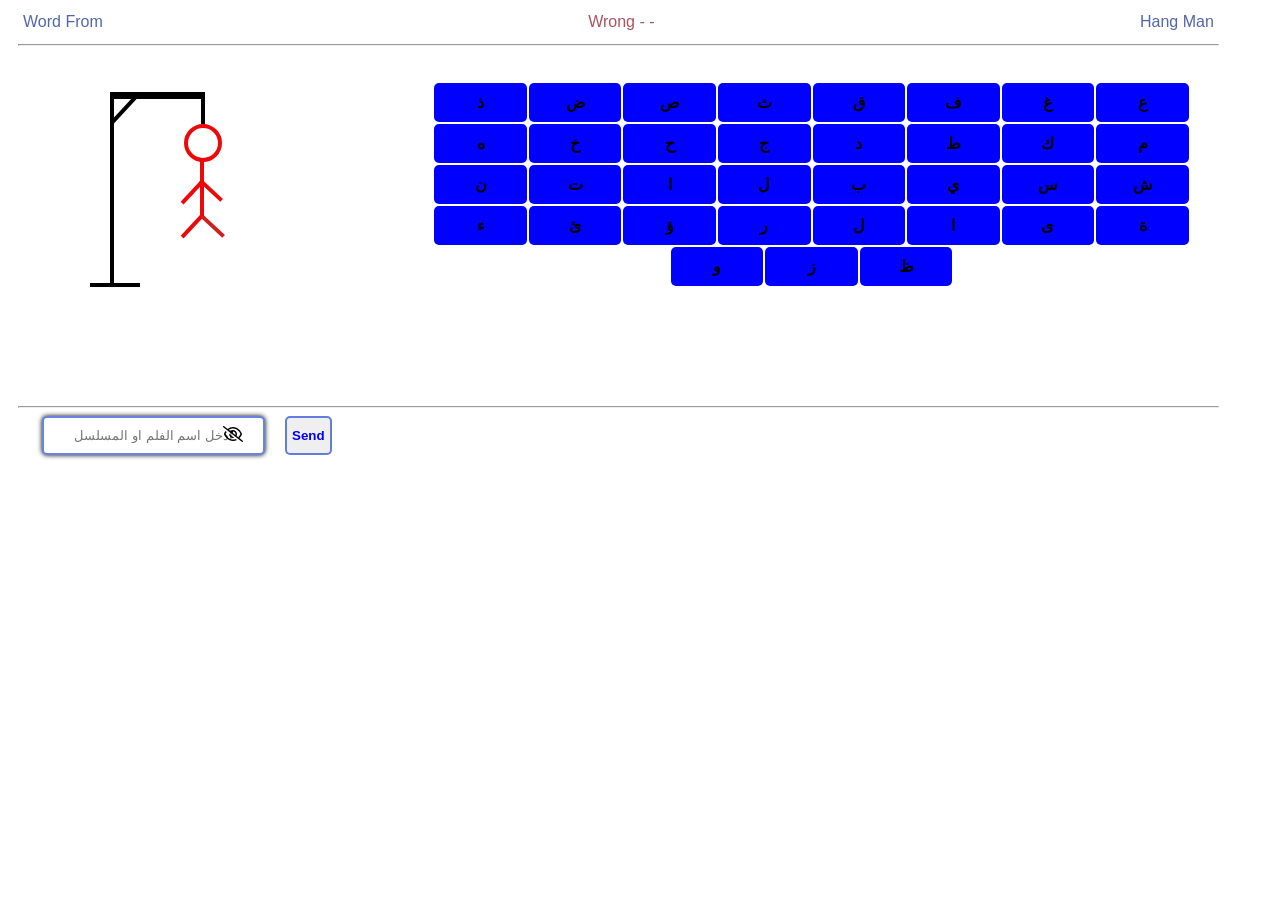
==== gemn.html @ 0b1853da "edit files" ====
<!DOCTYPE html>
<html lang="en">

<head>
    <meta charset="UTF-8">
    <meta http-equiv="X-UA-Compatible" content="IE=edge">
    <meta name="viewport" content="width=device-width, initial-scale=1.0">
    <link rel="stylesheet" href="gemncss.css">
    <link rel="stylesheet" href="all.min.css">

    <title>Document</title>
</head>

<body>
    <div class="con">

        <div class="title">
            <div class="righttitle">Word From</div>
            <div class="wrong">Wrong <span class="spann1">-</span> <span class="spann">-</span> </div>
            <div class="lefttitle">Hang Man</div>
        </div>
        <hr>
        <div class="drow">
            <div class="right">
                <div class="row">
                    <div class="dr">
                        <div class="thehang">
                            <div class="preg"></div>
                            <div class="stand"></div>
                            <!-- <div class="prego"></div> -->
                            <div class="seattop"></div>
                            <div class="colum"></div>
                            <div class="seat"></div>

                        </div>

                        <div class="man">
                            <div class="head"></div>
                            <div class="body"></div>
                            <div class="handr"></div>
                            <div class="handl"></div>
                            <div class="legr"></div>
                            <div class="legl"></div>
                        </div>
                    </div>
                </div>
            </div>


            <div class="left">
                <div class="letter"></div>
            </div>
        </div>
        <hr>
        <label class="dess">ادخل اسم الفلم او المسلسل</label>
        <div class="value">
            <input class="inpu" required placeholder="ادخل اسم الفلم او المسلسل" type="password">

            <div class="hiden">
                <i class="fa-regular fa-eye "></i>
            </div>
            <div class="show">
                <i class="fa-regular fa-eye-slash "></i>
            </div>

            <input type="button" class="send" value="Send">
            <div class="letsend">



            </div>
        </div>
        <div class="finshgame"></div>
        <div class="finshgamex"></div>

        <audio class="audioo">
            <source src="./mixkit-horror-lose-2028.wav" type="audio/mpeg">
        </audio>
        <audio class="audiotwo">
            <source src="./yay-6120.mp3" type="audio/mpeg">
        </audio>
        <audio class="audioletter">
            <source src="./short-success-sound-glockenspiel-treasure-video-game-6346.mp3" type="audio/mpeg">
        </audio>
        <audio class="audioletterw">
            <source src="./failure-drum-sound-effect-1-46093.mp3" type="audio/mpeg">
        </audio>



    </div>
    <script src="gemnjs.js"></script>
    <script src="all.min.js"></script>
</body>

</html>
---- gemncss.css ----
* {
    /* margin: 0px;
    padding: 0px; */
}



.con {
    width: 95%;
    margin-left: 10px;

}

.title {
    display: flex;
    justify-content: space-between;
}


.left {

    width: 68%;
    height: 300px;
    /* background-color: rgba(127, 255, 212, 0.123); */
    /* margin-top: 44px; */
}

.drow {
    width: 100%;
    display: flex;
    margin: 30px 0px;
    justify-content: space-between;
}

.lefttitle {

    padding: 5px;
    font-family: Arial, Helvetica, sans-serif;
    color: rgba(1, 29, 129, 0.678);
}

.righttitle {

    padding: 5px;
    font-family: Arial, Helvetica, sans-serif;
    color: rgba(1, 29, 129, 0.678);
    float: right;
}

.wrong {
    padding: 5px;
    font-family: Arial, Helvetica, sans-serif;
    color: rgba(129, 1, 18, 0.678);
}

.row {

    width: 100%;
    height: 95%;
    position: relative;
}

.dr {
    height: 100%;
    display: flex;
    position: absolute;
    left: 20%;
    padding-top: 6px;
}

@media only screen and (max-width: 600px) {

    .dr {

        left: 1%;
        right: auto;

    }
}


@media only screen and (max-width: 800px) {

    .dr {

        left: 1%;
        right: auto;

    }
}

.thehang {
    width: 100%;
    padding: 10px 20px;
    position: relative;
}

.seat {

    width: 50px;
    position: absolute;
    border-bottom: 4px solid rgb(0, 0, 0);
    top: 201px;
    left: 0;
    /* display: none; */

}

.colum {

    border-left: 4px solid rgb(0, 0, 0);
    position: absolute;
    height: 187px;
    left: 20px;
    top: 14px;
    /* display: none; */
}



.seattop {
    border-left: 95px solid rgb(0, 0, 0);
    height: 7px;
    rotate: 102px;
    /* display: none; */
}



.preg {
    border-left: 4px solid rgb(0, 0, 0);
    position: absolute;
    height: 32px;
    left: 111px;
    top: 11px;
    /* display: none; */
}



@media (max-width: 600px) {



    .seattop {
        border-left: 45px solid rgb(0, 0, 0);

    }



    .preg {

        left: 63px;

    }


    .man {

        left: 51px;

    }




}



.stand {
    border-left: 4px solid rgb(0, 0, 0);
    position: absolute;
    height: 39px;
    left: 34px;
    top: 6px;
    transform: rotate(43deg);
    /* display: none; */
}


.man {
    padding: 10px;
    position: relative;
    left: -35px;
    /* display: none; */
}

.head {
    width: 30px;
    height: 30px;
    border: 4px solid rgb(237, 9, 9);
    border-radius: 50%;
    position: absolute;
    left: -6px;
    top: 42px;
}

.body {
    border-left: 4px solid rgb(237, 9, 9);
    position: absolute;
    height: 58px;
    left: 10px;
    top: 78px;

}

.handr {
    border-left: 4px solid rgb(237, 9, 9);
    position: absolute;
    height: 29px;
    left: 0;
    top: 96px;
    transform: rotate(43deg);

}

.handl {
    border-left: 4px solid rgb(237, 9, 9);
    position: absolute;
    height: 29px;
    left: 19px;
    top: 94px;
    transform: rotate(133deg);
}

.legr {
    border-left: 4px solid rgb(237, 9, 9);
    position: absolute;
    height: 29px;
    left: 0;
    top: 130px;
    transform: rotate(43deg);
}

.legl {
    border-left: 4px solid rgb(206, 32, 32);
    position: absolute;
    height: 29px;
    left: 21px;
    top: 130px;
    transform: rotate(133deg);
}


.right {

    width: 30%;
    height: 300px;
    /* background-color: rgba(127, 255, 212, 0.123); */
}

.letter {

    display: flex;
    padding: 5px;
    text-align: center;
    flex-wrap: wrap;
    justify-content: center;

}


.letter .letterspan {

    background-color: blue;
    padding: 10px;
    width: 9%;
    margin-left: 2px;
    margin-top: 2px;
    border-radius: 5px;
    text-transform: uppercase;
    cursor: pointer;
    font-weight: bold;

}

.letter .clicked {

    background-color: rgba(0, 0, 0, 0.748);
    pointer-events: none;
}

.dess {
    font-family: Arial, Helvetica, sans-serif;
    color: rgb(13 71 227);
    display: inline-block;
    padding: 8px 45px;
    font-size: 19px;
    font-weight: bold;
    display: none;
}

.value {

    width: 100%;
    display: flex;
    position: relative;
}


.inpu {
    border: hidden;
    border: 2px solid rgba(13, 60, 214, 0.632);
    border-radius: 5px;
    padding: 10px 25px;
    text-align: center;
    box-shadow: 0px 0px 5px 0px;
    margin-left: 2%;

}

.inpu:focus {
    outline: none;
}

.send {
    padding: 5px;
    font-weight: bold;
    border-radius: 5px;
    border: 2px solid rgba(13, 60, 214, 0.632);
    color: blue;
    margin-left: 20px;
    cursor: pointer;
}

.send:hover {
    background-color: rgba(0, 0, 255, 0.215);
}

.letsend {
    margin-left: 0px;
    display: flex;
    width: 88%;
    flex-direction: row-reverse;
    flex-wrap: wrap;
}

.letsend .spanletter {

    border-bottom: 2px solid black;
    color: rgb(8, 6, 30);
    background-color: aliceblue;
    padding: 3px 12px;
    width: 13px;
    margin-left: 15px;
    font-weight: 900;
    font-size: 25px;
    margin-top: 11px;

}

.letsend .space {

    border-top: 4px solid rgb(13 71 227);
    padding: 2px;
    width: 12px;
    margin-left: 15px;
    margin-top: 24px;


}

.show {


    color: black;
    border: none;
    background-color: #ffffff00;
    cursor: pointer;
    border-color: initial;
    position: absolute;
    top: 10px;
    left: 205px;

}



.hiden {


    color: black;
    border: none;
    background-color: #ffffff00;
    cursor: pointer;
    border-color: initial;
    position: absolute;
    top: 10px;
    left: 205px;
    display: none;
}

@media (max-width: 800px) {


    .show {


        left: 195px;

    }



    .hiden {



        left: 195px;

    }


}

.show:hover {

    color: blue;
    font-weight: bold;


}

.hiden:hover {

    color: blue;
    font-weight: bold;


}

/* 
.row.wrong1 .seat {
    display: block;
}

.row.wrong2 .colum {
    display: block;

}


.row.wrong3 .seattop,
.row.wrong3 .preg,
.row.wrong3 .stand {
    display: block;

}



.row.wrong4 .man {
    display: block;

} */

.letter.finsh {

    pointer-events: none;
}

.finshgame {
    width: 279px;
    height: 22px;
    background-color: blue;
    margin: 15px auto;
    position: absolute;
    top: 50%;
    left: 50%;
    transform: translate(-50%, -50%);
    box-shadow: 0px 0px 9px 0px;
    border-radius: 14px;
    color: black;
    display: none;
    text-align: center;
    padding: 45px;

}


@media only screen and (max-width: 400px) {

    body {
        width: 350px;
    }

    .finshgame {

        transform: translate(-30%, -50%);
        padding: 19px;
    }
}

.finshgame.gameover {

    display: block;
}

.send.clicked {
    display: none;
}

.inpu.clicked {
    display: none;
}


.show.clicked {
    display: none;
}

.hiden.clicked {
    display: none;
}

.dess.clicked {
    display: none;
}

.spann {

    animation: spp 1.5s linear 1s infinite alternate;
}

.spann1 {

    animation: spp1 1.5s linear 1s infinite alternate;
}

@keyframes spp1 {
    2% {
        color: rgba(102, 51, 153, 0.973);
    }

    22% {
        color: rgba(51, 153, 76, 0);

    }

    44% {
        color: rgb(153, 104, 51);

    }

    70% {
        color: rgba(153, 51, 65, 0);

    }

    95% {
        color: rgb(51, 153, 134);

    }
}

@keyframes spp {
    0% {
        color: rebeccapurple;
    }

    25% {
        color: rgba(51, 153, 76, 0);

    }

    50% {
        color: rgb(153, 104, 51);

    }

    75% {
        color: rgba(153, 51, 65, 0);

    }

    100% {
        color: rgb(51, 153, 134);

    }
}
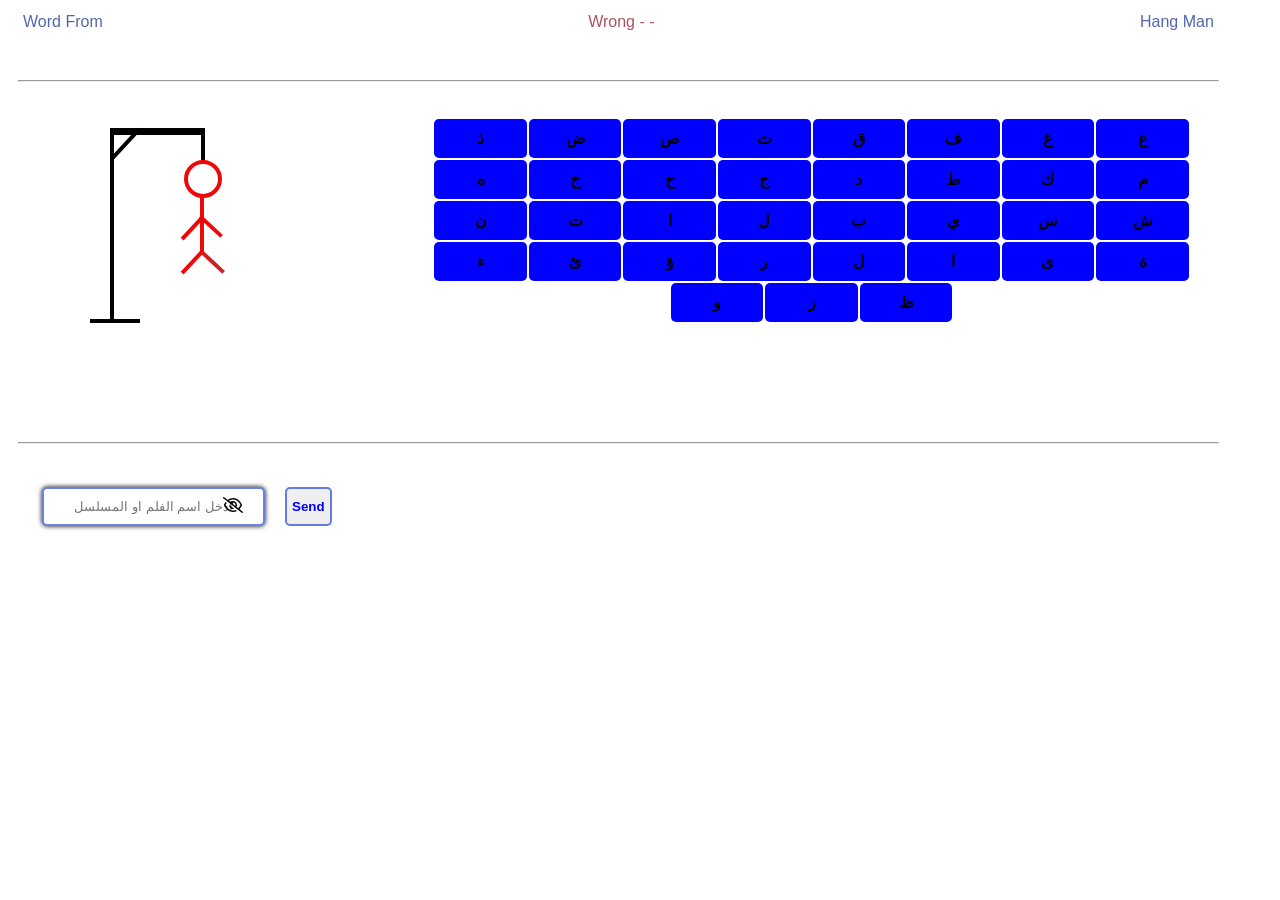
==== commit 9aabe833: "edit input" ====
--- a/gemn.html
+++ b/gemn.html
@@ -19,6 +19,8 @@
             <div class="wrong">Wrong <span class="spann1">-</span> <span class="spann">-</span> </div>
             <div class="lefttitle">Hang Man</div>
         </div>
+        <br>
+        <br>
         <hr>
         <div class="drow">
             <div class="right">
--- a/gemncss.css
+++ b/gemncss.css
@@ -297,6 +297,7 @@
     width: 100%;
     display: flex;
     position: relative;
+    top: 35px;
 }
 
 
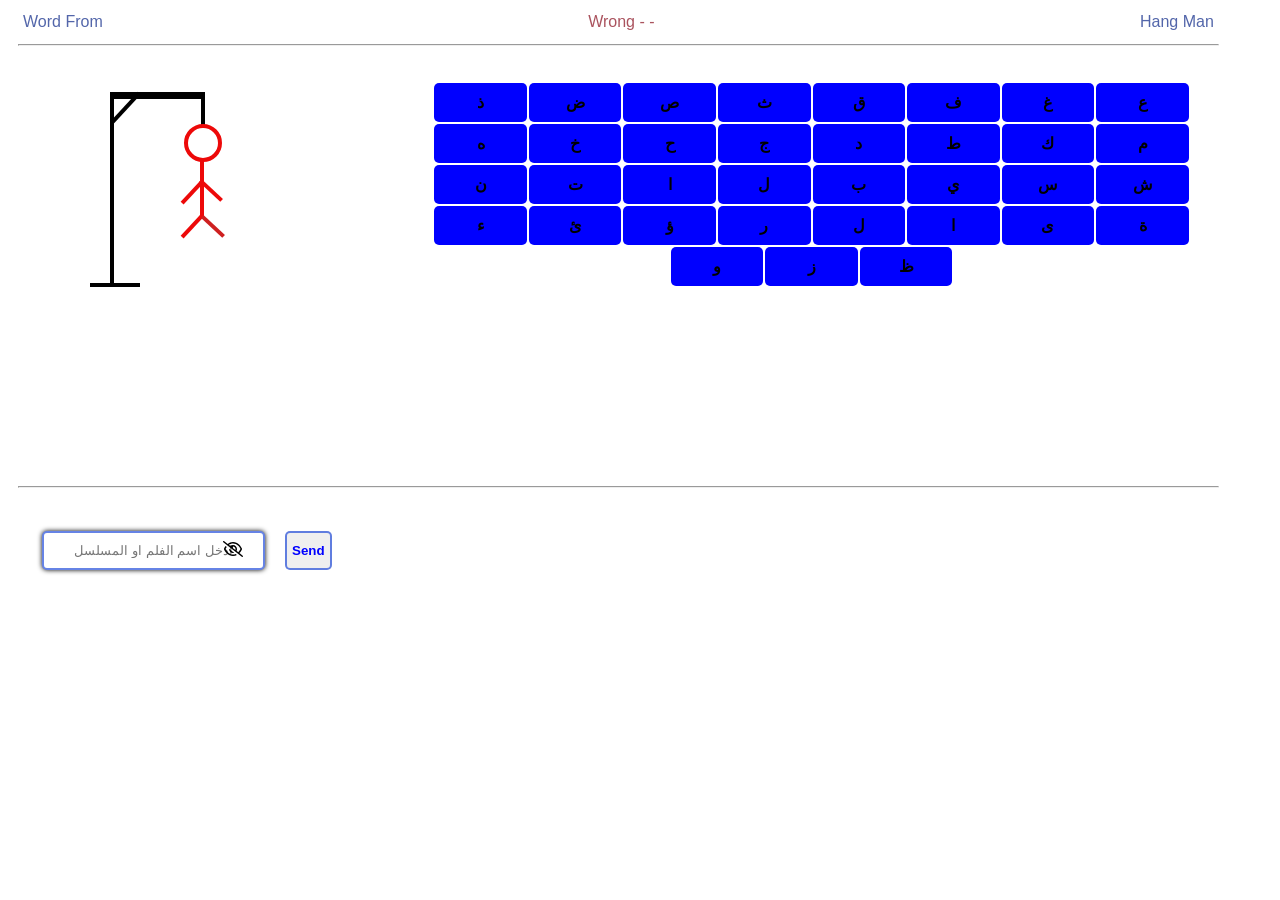
==== commit 3eafa6bf: "br" ====
--- a/gemn.html
+++ b/gemn.html
@@ -19,8 +19,6 @@
             <div class="wrong">Wrong <span class="spann1">-</span> <span class="spann">-</span> </div>
             <div class="lefttitle">Hang Man</div>
         </div>
-        <br>
-        <br>
         <hr>
         <div class="drow">
             <div class="right">
@@ -53,6 +51,10 @@
                 <div class="letter"></div>
             </div>
         </div>
+        <br>
+        <br>
+        <br>
+        <br>
         <hr>
         <label class="dess">ادخل اسم الفلم او المسلسل</label>
         <div class="value">
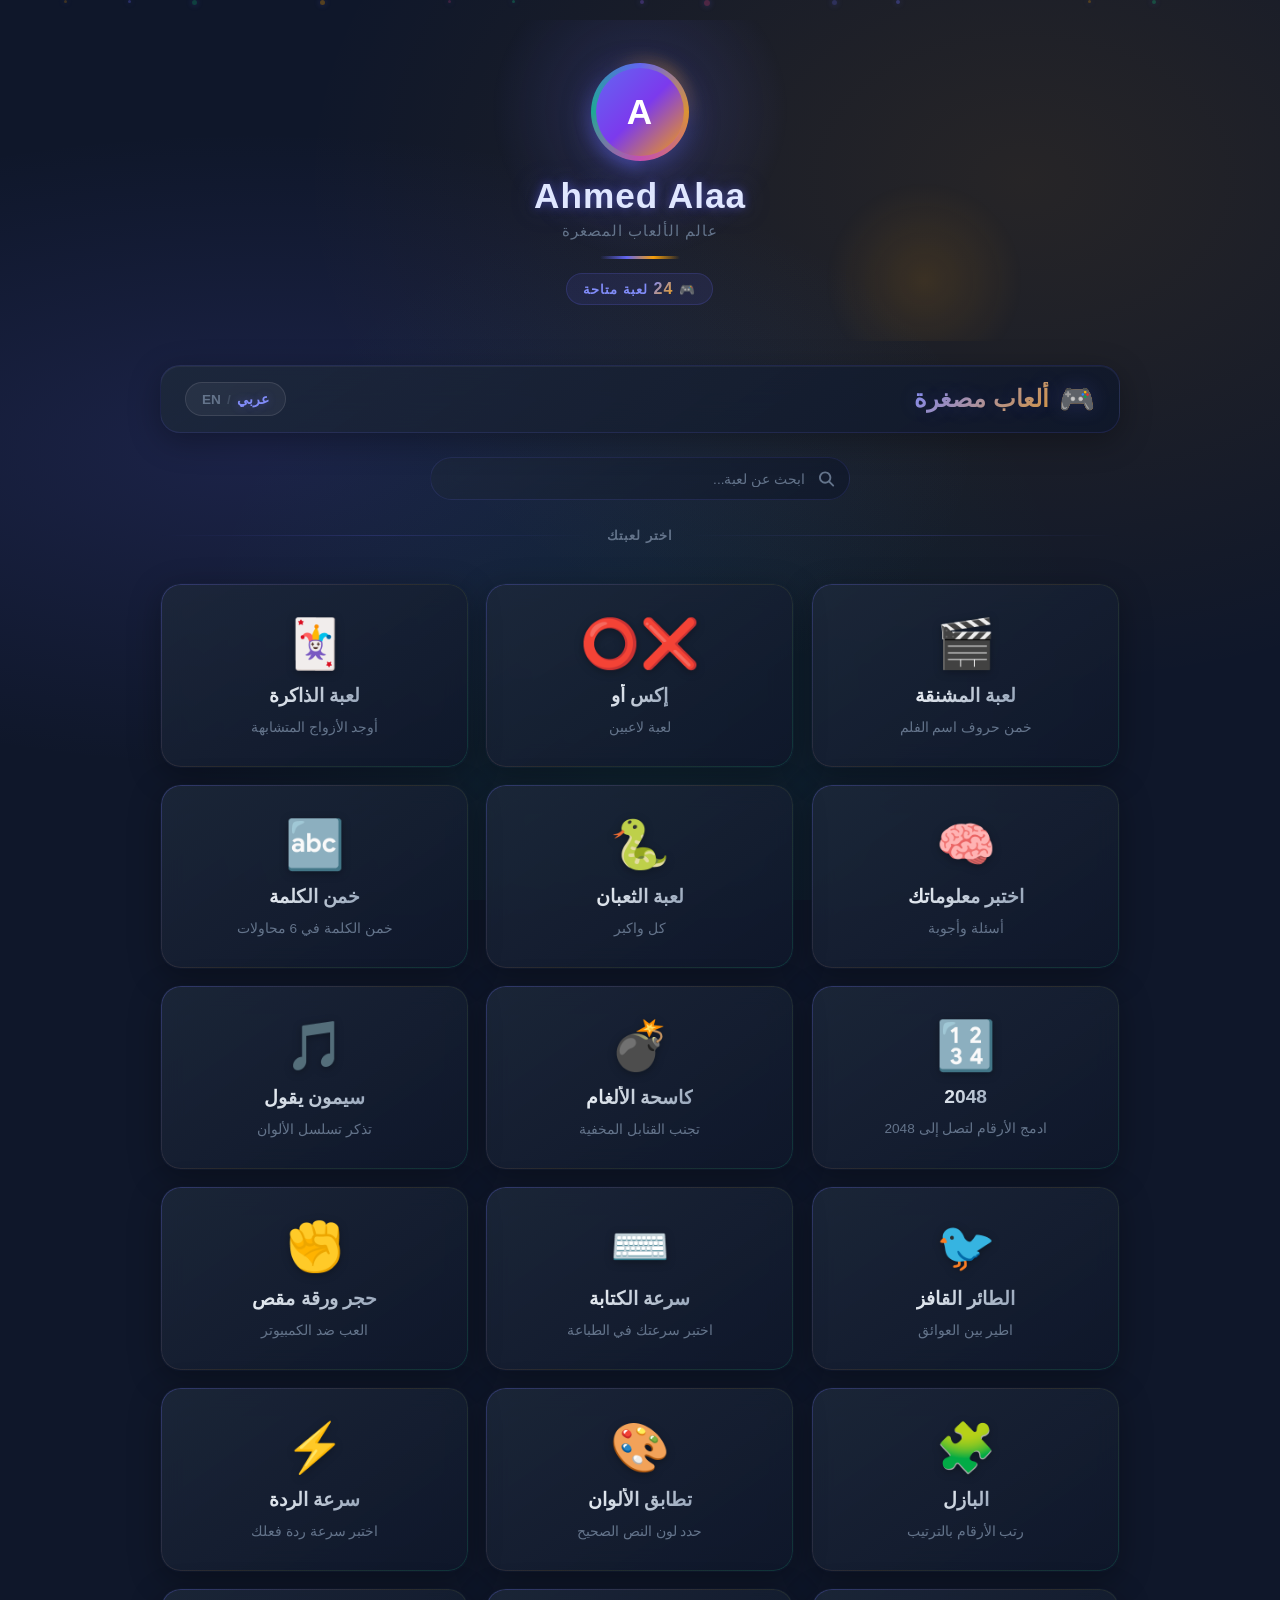
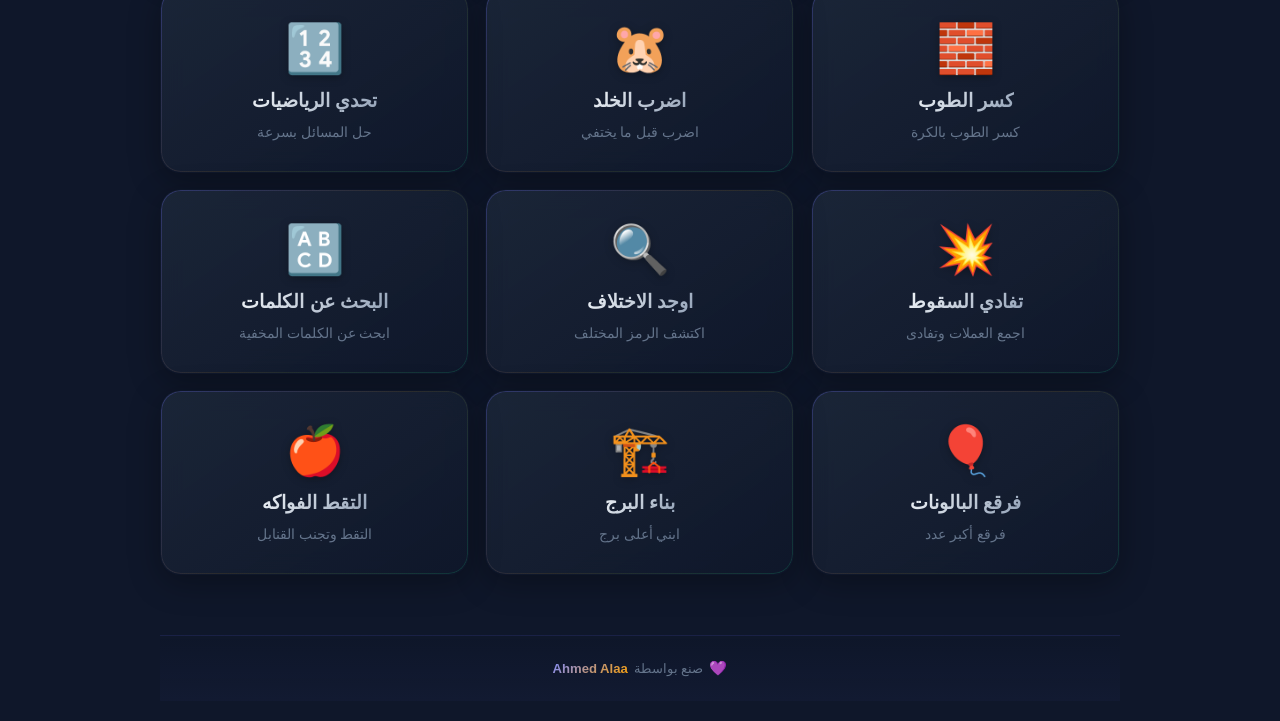
==== commit 50ed9ea2: "Add new games: Typing Speed, Whack-a-Mole, Wordle, and Word Search with localization support - Imple" ====
--- a/gemn.html
+++ b/gemn.html
@@ -1,99 +1,866 @@
 <!DOCTYPE html>
-<html lang="en">
+<html lang="ar" dir="rtl">
 
 <head>
     <meta charset="UTF-8">
     <meta http-equiv="X-UA-Compatible" content="IE=edge">
     <meta name="viewport" content="width=device-width, initial-scale=1.0">
     <link rel="stylesheet" href="gemncss.css">
+    <link rel="stylesheet" href="hangman.css">
+    <link rel="stylesheet" href="tictactoe.css">
+    <link rel="stylesheet" href="memory.css">
+    <link rel="stylesheet" href="trivia.css">
+    <link rel="stylesheet" href="snake.css">
+    <link rel="stylesheet" href="wordle.css">
+    <link rel="stylesheet" href="game2048.css">
+    <link rel="stylesheet" href="minesweeper.css">
+    <link rel="stylesheet" href="simon.css">
+    <link rel="stylesheet" href="flappy.css">
+    <link rel="stylesheet" href="typingspeed.css">
+    <link rel="stylesheet" href="rps.css">
+    <link rel="stylesheet" href="puzzle.css">
+    <link rel="stylesheet" href="colormatch.css">
+    <link rel="stylesheet" href="reaction.css">
+    <link rel="stylesheet" href="breakout.css">
+    <link rel="stylesheet" href="whackmole.css">
+    <link rel="stylesheet" href="mathgame.css">
+    <link rel="stylesheet" href="dodge.css">
+    <link rel="stylesheet" href="spotdiff.css">
+    <link rel="stylesheet" href="wordsearch.css">
+    <link rel="stylesheet" href="balloon.css">
+    <link rel="stylesheet" href="towerstack.css">
+    <link rel="stylesheet" href="catchfruit.css">
     <link rel="stylesheet" href="all.min.css">
-
-    <title>Document</title>
+    <title>Mini Games - ألعاب مصغرة</title>
 </head>
 
 <body>
-    <div class="con">
-
-        <div class="title">
-            <div class="righttitle">Word From</div>
-            <div class="wrong">Wrong <span class="spann1">-</span> <span class="spann">-</span> </div>
-            <div class="lefttitle">Hang Man</div>
-        </div>
-        <hr>
-        <div class="drow">
-            <div class="right">
-                <div class="row">
-                    <div class="dr">
-                        <div class="thehang">
-                            <div class="preg"></div>
-                            <div class="stand"></div>
-                            <!-- <div class="prego"></div> -->
-                            <div class="seattop"></div>
-                            <div class="colum"></div>
-                            <div class="seat"></div>
-
+    <!-- Splash Loading Screen -->
+    <div class="splash-screen">
+        <span class="splash-icon">🎮</span>
+        <span class="splash-text">Ahmed Alaa</span>
+        <div class="splash-bar"></div>
+    </div>
+
+    <!-- Animated Background Particles -->
+    <div class="bg-particles">
+        <span></span><span></span><span></span><span></span><span></span>
+        <span></span><span></span><span></span><span></span><span></span>
+        <span></span><span></span>
+    </div>
+    <div class="game-container">
+
+        <!-- ========== MAIN MENU ========== -->
+        <div id="mainMenu" class="screen active">
+            <!-- Hero / Branding -->
+            <div class="brand-hero">
+                <div class="brand-avatar-wrap">
+                    <div class="brand-avatar">A</div>
+                </div>
+                <h2 class="brand-name">Ahmed Alaa</h2>
+                <p class="brand-tagline" data-i18n="brandTagline">عالم الألعاب المصغرة</p>
+                <div class="brand-hero-line"></div>
+                <div class="brand-games-count">
+                    <span>🎮</span>
+                    <span class="count-num">24</span>
+                    <span data-i18n="brandGamesCount">لعبة متاحة</span>
+                </div>
+            </div>
+            <header class="game-header">
+                <h1 class="game-title">
+                    <span class="title-icon">🎮</span>
+                    <span data-i18n="menuTitle">ألعاب مصغرة</span>
+                </h1>
+                <div class="header-controls">
+                    <button class="lang-toggle" type="button">
+                        <span class="lang-option" data-lang="ar">عربي</span>
+                        <span class="lang-divider">/</span>
+                        <span class="lang-option" data-lang="en">EN</span>
+                    </button>
+                </div>
+            </header>
+            <div class="menu-search">
+                <input type="text" class="menu-search-input" id="menuSearchInput"
+                    data-i18n-placeholder="menuSearchPlaceholder" placeholder="ابحث عن لعبة..." autocomplete="off">
+                <i class="fa-solid fa-magnifying-glass menu-search-icon"></i>
+                <button class="menu-search-clear" id="menuSearchClear" type="button">
+                    <i class="fa-solid fa-xmark"></i>
+                </button>
+            </div>
+            <div class="menu-no-results" id="menuNoResults">
+                <span class="no-results-icon">🔍</span>
+                <span data-i18n="menuNoResults">لا توجد نتائج</span>
+            </div>
+            <div class="menu-section-label">
+                <span data-i18n="menuChooseGame">اختر لعبتك</span>
+            </div>
+            <div class="menu-grid">
+                <button class="menu-card" data-game="hangman">
+                    <span class="menu-card-icon">🎬</span>
+                    <span class="menu-card-title" data-i18n="menuHangman">لعبة المشنقة</span>
+                    <span class="menu-card-desc" data-i18n="menuHangmanDesc">خمن حروف اسم الفلم</span>
+                </button>
+                <button class="menu-card" data-game="tictactoe">
+                    <span class="menu-card-icon">❌⭕</span>
+                    <span class="menu-card-title" data-i18n="menuTicTacToe">إكس أو</span>
+                    <span class="menu-card-desc" data-i18n="menuTicTacToeDesc">لعبة لاعبين</span>
+                </button>
+                <button class="menu-card" data-game="memory">
+                    <span class="menu-card-icon">🃏</span>
+                    <span class="menu-card-title" data-i18n="menuMemory">لعبة الذاكرة</span>
+                    <span class="menu-card-desc" data-i18n="menuMemoryDesc">أوجد الأزواج المتشابهة</span>
+                </button>
+                <button class="menu-card" data-game="trivia">
+                    <span class="menu-card-icon">🧠</span>
+                    <span class="menu-card-title" data-i18n="menuTrivia">اختبر معلوماتك</span>
+                    <span class="menu-card-desc" data-i18n="menuTriviaDesc">أسئلة وأجوبة</span>
+                </button>
+                <button class="menu-card" data-game="snake">
+                    <span class="menu-card-icon">🐍</span>
+                    <span class="menu-card-title" data-i18n="menuSnake">لعبة الثعبان</span>
+                    <span class="menu-card-desc" data-i18n="menuSnakeDesc">كل واكبر</span>
+                </button>
+                <button class="menu-card" data-game="wordle">
+                    <span class="menu-card-icon">🔤</span>
+                    <span class="menu-card-title" data-i18n="menuWordle">خمن الكلمة</span>
+                    <span class="menu-card-desc" data-i18n="menuWordleDesc">خمن الكلمة في 6 محاولات</span>
+                </button>
+                <button class="menu-card" data-game="game2048">
+                    <span class="menu-card-icon">🔢</span>
+                    <span class="menu-card-title" data-i18n="menu2048">2048</span>
+                    <span class="menu-card-desc" data-i18n="menu2048Desc">ادمج الأرقام</span>
+                </button>
+                <button class="menu-card" data-game="minesweeper">
+                    <span class="menu-card-icon">💣</span>
+                    <span class="menu-card-title" data-i18n="menuMine">كاسحة الألغام</span>
+                    <span class="menu-card-desc" data-i18n="menuMineDesc">تجنب الألغام</span>
+                </button>
+                <button class="menu-card" data-game="simon">
+                    <span class="menu-card-icon">🎵</span>
+                    <span class="menu-card-title" data-i18n="menuSimon">سيمون</span>
+                    <span class="menu-card-desc" data-i18n="menuSimonDesc">تذكر التسلسل</span>
+                </button>
+                <button class="menu-card" data-game="flappy">
+                    <span class="menu-card-icon">🐦</span>
+                    <span class="menu-card-title" data-i18n="menuFlappy">الطائر</span>
+                    <span class="menu-card-desc" data-i18n="menuFlappyDesc">اطير بين العوائق</span>
+                </button>
+                <button class="menu-card" data-game="typingspeed">
+                    <span class="menu-card-icon">⌨️</span>
+                    <span class="menu-card-title" data-i18n="menuTyping">سرعة الكتابة</span>
+                    <span class="menu-card-desc" data-i18n="menuTypingDesc">اختبر سرعتك</span>
+                </button>
+                <button class="menu-card" data-game="rps">
+                    <span class="menu-card-icon">✊</span>
+                    <span class="menu-card-title" data-i18n="menuRPS">حجر ورقة مقص</span>
+                    <span class="menu-card-desc" data-i18n="menuRPSDesc">العب ضد الكمبيوتر</span>
+                </button>
+                <button class="menu-card" data-game="puzzle">
+                    <span class="menu-card-icon">🧩</span>
+                    <span class="menu-card-title" data-i18n="menuPuzzle">البازل</span>
+                    <span class="menu-card-desc" data-i18n="menuPuzzleDesc">رتب الأرقام</span>
+                </button>
+                <button class="menu-card" data-game="colormatch">
+                    <span class="menu-card-icon">🎨</span>
+                    <span class="menu-card-title" data-i18n="menuColor">تطابق الألوان</span>
+                    <span class="menu-card-desc" data-i18n="menuColorDesc">اختر اللون الصحيح</span>
+                </button>
+                <button class="menu-card" data-game="reaction">
+                    <span class="menu-card-icon">⚡</span>
+                    <span class="menu-card-title" data-i18n="menuReaction">سرعة الردة</span>
+                    <span class="menu-card-desc" data-i18n="menuReactionDesc">اختبر سرعة ردة فعلك</span>
+                </button>
+                <button class="menu-card" data-game="breakout">
+                    <span class="menu-card-icon">🧱</span>
+                    <span class="menu-card-title" data-i18n="menuBreakout">كسر الطوب</span>
+                    <span class="menu-card-desc" data-i18n="menuBreakoutDesc">كسر الطوب بالكرة</span>
+                </button>
+                <button class="menu-card" data-game="whackmole">
+                    <span class="menu-card-icon">🐹</span>
+                    <span class="menu-card-title" data-i18n="menuWhack">اضرب الخلد</span>
+                    <span class="menu-card-desc" data-i18n="menuWhackDesc">اضرب قبل ما يختفي</span>
+                </button>
+                <button class="menu-card" data-game="mathgame">
+                    <span class="menu-card-icon">🔢</span>
+                    <span class="menu-card-title" data-i18n="menuMath">تحدي الرياضيات</span>
+                    <span class="menu-card-desc" data-i18n="menuMathDesc">حل المسائل بسرعة</span>
+                </button>
+                <button class="menu-card" data-game="dodge">
+                    <span class="menu-card-icon">💥</span>
+                    <span class="menu-card-title" data-i18n="menuDodge">تفادي السقوط</span>
+                    <span class="menu-card-desc" data-i18n="menuDodgeDesc">اجمع العملات وتفادى</span>
+                </button>
+                <button class="menu-card" data-game="spotdiff">
+                    <span class="menu-card-icon">🔍</span>
+                    <span class="menu-card-title" data-i18n="menuSpot">اوجد الاختلاف</span>
+                    <span class="menu-card-desc" data-i18n="menuSpotDesc">اكتشف الرمز المختلف</span>
+                </button>
+                <button class="menu-card" data-game="wordsearch">
+                    <span class="menu-card-icon">🔠</span>
+                    <span class="menu-card-title" data-i18n="menuWS">البحث عن الكلمات</span>
+                    <span class="menu-card-desc" data-i18n="menuWSDesc">ابحث عن الكلمات المخفية</span>
+                </button>
+                <button class="menu-card" data-game="balloon">
+                    <span class="menu-card-icon">🎈</span>
+                    <span class="menu-card-title" data-i18n="menuBalloon">فرقع البالونات</span>
+                    <span class="menu-card-desc" data-i18n="menuBalloonDesc">فرقع أكبر عدد</span>
+                </button>
+                <button class="menu-card" data-game="towerstack">
+                    <span class="menu-card-icon">🏗️</span>
+                    <span class="menu-card-title" data-i18n="menuTower">بناء البرج</span>
+                    <span class="menu-card-desc" data-i18n="menuTowerDesc">ابني أعلى برج</span>
+                </button>
+                <button class="menu-card" data-game="catchfruit">
+                    <span class="menu-card-icon">🍎</span>
+                    <span class="menu-card-title" data-i18n="menuFruit">التقط الفواكه</span>
+                    <span class="menu-card-desc" data-i18n="menuFruitDesc">التقط وتجنب القنابل</span>
+                </button>
+            </div>
+            <footer class="brand-footer">
+                <span data-i18n="brandFooter">صنع بواسطة</span> <strong>Ahmed Alaa</strong>
+            </footer>
+        </div>
+
+        <!-- ========== HANGMAN GAME ========== -->
+        <div id="hangman" class="screen">
+            <header class="game-header">
+                <h1 class="game-title">
+                    <span class="title-icon">🎬</span>
+                    <span data-i18n="hangmanTitle">لعبة المشنقة</span>
+                </h1>
+                <div class="header-controls">
+                    <div class="stat-badge wrong-badge">
+                        <span class="stat-label" data-i18n="hangmanErrors">أخطاء</span>
+                        <span class="wrong-count" id="hangmanWrongCount">0</span>
+                        <span class="stat-label">/ 4</span>
+                    </div>
+                    <button class="lang-toggle" type="button">
+                        <span class="lang-option" data-lang="ar">عربي</span>
+                        <span class="lang-divider">/</span>
+                        <span class="lang-option" data-lang="en">EN</span>
+                    </button>
+                    <button class="btn-back" onclick="Navigation.goHome()">
+                        <i class="fa-solid fa-house"></i>
+                        <span data-i18n="backToMenu">القائمة</span>
+                    </button>
+                </div>
+            </header>
+
+            <main class="game-board">
+                <section class="hangman-section">
+                    <div class="hangman-frame">
+                        <div class="gallows">
+                            <div class="gallows-base"></div>
+                            <div class="gallows-pole"></div>
+                            <div class="gallows-top"></div>
+                            <div class="gallows-support"></div>
+                            <div class="gallows-rope"></div>
                         </div>
-
-                        <div class="man">
-                            <div class="head"></div>
-                            <div class="body"></div>
-                            <div class="handr"></div>
-                            <div class="handl"></div>
-                            <div class="legr"></div>
-                            <div class="legl"></div>
+                        <div class="stickman">
+                            <div class="stickman-head"></div>
+                            <div class="stickman-body"></div>
+                            <div class="stickman-arm-right"></div>
+                            <div class="stickman-arm-left"></div>
+                            <div class="stickman-leg-right"></div>
+                            <div class="stickman-leg-left"></div>
                         </div>
                     </div>
-                </div>
-            </div>
-
-
-            <div class="left">
-                <div class="letter"></div>
-            </div>
-        </div>
-        <br>
-        <br>
-        <br>
-        <br>
-        <hr>
-        <label class="dess">ادخل اسم الفلم او المسلسل</label>
-        <div class="value">
-            <input class="inpu" required placeholder="ادخل اسم الفلم او المسلسل" type="password">
-
-            <div class="hiden">
-                <i class="fa-regular fa-eye "></i>
-            </div>
-            <div class="show">
-                <i class="fa-regular fa-eye-slash "></i>
-            </div>
-
-            <input type="button" class="send" value="Send">
-            <div class="letsend">
-
-
-
-            </div>
-        </div>
-        <div class="finshgame"></div>
-        <div class="finshgamex"></div>
-
-        <audio class="audioo">
-            <source src="./mixkit-horror-lose-2028.wav" type="audio/mpeg">
-        </audio>
-        <audio class="audiotwo">
-            <source src="./yay-6120.mp3" type="audio/mpeg">
-        </audio>
-        <audio class="audioletter">
-            <source src="./short-success-sound-glockenspiel-treasure-video-game-6346.mp3" type="audio/mpeg">
-        </audio>
-        <audio class="audioletterw">
-            <source src="./failure-drum-sound-effect-1-46093.mp3" type="audio/mpeg">
-        </audio>
-
-
-
+                </section>
+                <section class="letters-section">
+                    <div class="letters-grid" id="hangmanLettersGrid"></div>
+                </section>
+            </main>
+
+            <section class="word-section">
+                <div class="word-display" id="hangmanWordDisplay"></div>
+            </section>
+
+            <section class="input-section" id="hangmanInputSection">
+                <label class="input-label" data-i18n="hangmanInputLabel">ادخل اسم الفلم أو المسلسل</label>
+                <div class="input-group">
+                    <div class="input-wrapper">
+                        <input class="game-input" id="hangmanInput" required
+                            data-i18n-placeholder="hangmanPlaceholder"
+                            placeholder="اكتب اسم الفلم هنا..." type="password" autocomplete="off">
+                        <button class="toggle-password" id="hangmanTogglePassword" type="button">
+                            <i class="fa-regular fa-eye" id="hangmanEyeIcon"></i>
+                        </button>
+                    </div>
+                    <button class="btn-submit" id="hangmanSubmit">
+                        <span data-i18n="hangmanSubmitBtn">ابدأ اللعب</span>
+                        <i class="fa-solid fa-play"></i>
+                    </button>
+                </div>
+                <p class="input-error" id="hangmanError" data-i18n="hangmanInputError">الرجاء إدخال اسم الفلم</p>
+            </section>
+        </div>
+
+        <!-- ========== TIC-TAC-TOE GAME ========== -->
+        <div id="tictactoe" class="screen">
+            <header class="game-header">
+                <h1 class="game-title">
+                    <span class="title-icon">❌⭕</span>
+                    <span data-i18n="tttTitle">إكس أو</span>
+                </h1>
+                <div class="header-controls">
+                    <button class="lang-toggle" type="button">
+                        <span class="lang-option" data-lang="ar">عربي</span>
+                        <span class="lang-divider">/</span>
+                        <span class="lang-option" data-lang="en">EN</span>
+                    </button>
+                    <button class="btn-back" onclick="Navigation.goHome()">
+                        <i class="fa-solid fa-house"></i>
+                        <span data-i18n="backToMenu">القائمة</span>
+                    </button>
+                </div>
+            </header>
+
+            <div class="ttt-status-bar">
+                <div class="ttt-player ttt-player-x active-turn" id="tttPlayerX">
+                    <span class="ttt-symbol">X</span>
+                    <span data-i18n="tttPlayer1">لاعب 1</span>
+                    <span class="ttt-score" id="tttScoreX">0</span>
+                </div>
+                <div class="ttt-turn-indicator" id="tttTurnIndicator">
+                    <span data-i18n="tttTurn">الدور</span>:
+                    <span id="tttCurrentTurn">X</span>
+                </div>
+                <div class="ttt-player ttt-player-o" id="tttPlayerO">
+                    <span class="ttt-symbol">O</span>
+                    <span data-i18n="tttPlayer2">لاعب 2</span>
+                    <span class="ttt-score" id="tttScoreO">0</span>
+                </div>
+            </div>
+
+            <div class="ttt-board" id="tttBoard"></div>
+
+            <button class="btn-play-again" id="tttResetBtn">
+                <i class="fa-solid fa-rotate-right"></i>
+                <span data-i18n="tttNewRound">جولة جديدة</span>
+            </button>
+        </div>
+
+        <!-- ========== MEMORY MATCH GAME ========== -->
+        <div id="memory" class="screen">
+            <header class="game-header">
+                <h1 class="game-title">
+                    <span class="title-icon">🃏</span>
+                    <span data-i18n="memTitle">لعبة الذاكرة</span>
+                </h1>
+                <div class="header-controls">
+                    <div class="stat-badge">
+                        <span data-i18n="memMoves">المحاولات</span>:
+                        <span id="memMoveCount">0</span>
+                    </div>
+                    <div class="stat-badge">
+                        <span data-i18n="memPairs">الأزواج</span>:
+                        <span id="memPairCount">0</span>/8
+                    </div>
+                    <button class="lang-toggle" type="button">
+                        <span class="lang-option" data-lang="ar">عربي</span>
+                        <span class="lang-divider">/</span>
+                        <span class="lang-option" data-lang="en">EN</span>
+                    </button>
+                    <button class="btn-back" onclick="Navigation.goHome()">
+                        <i class="fa-solid fa-house"></i>
+                        <span data-i18n="backToMenu">القائمة</span>
+                    </button>
+                </div>
+            </header>
+
+            <div class="mem-board" id="memBoard"></div>
+        </div>
+
+        <!-- ========== TRIVIA QUIZ GAME ========== -->
+        <div id="trivia" class="screen">
+            <header class="game-header">
+                <h1 class="game-title">
+                    <span class="title-icon">🧠</span>
+                    <span data-i18n="trivTitle">اختبر معلوماتك</span>
+                </h1>
+                <div class="header-controls">
+                    <div class="stat-badge">
+                        <span data-i18n="trivScore">النتيجة</span>:
+                        <span id="trivScore">0</span>/10
+                    </div>
+                    <div class="stat-badge">
+                        <span data-i18n="trivQuestion">السؤال</span>:
+                        <span id="trivCurrent">1</span>/10
+                    </div>
+                    <button class="lang-toggle" type="button">
+                        <span class="lang-option" data-lang="ar">عربي</span>
+                        <span class="lang-divider">/</span>
+                        <span class="lang-option" data-lang="en">EN</span>
+                    </button>
+                    <button class="btn-back" onclick="Navigation.goHome()">
+                        <i class="fa-solid fa-house"></i>
+                        <span data-i18n="backToMenu">القائمة</span>
+                    </button>
+                </div>
+            </header>
+
+            <div class="triv-progress">
+                <div class="triv-progress-bar" id="trivProgressBar"></div>
+            </div>
+
+            <div class="triv-question-card">
+                <p class="triv-question-text" id="trivQuestionText"></p>
+            </div>
+
+            <div class="triv-answers" id="trivAnswers"></div>
+
+            <button class="btn-submit triv-next" id="trivNextBtn" style="display:none;">
+                <span data-i18n="trivNext">السؤال التالي</span>
+                <i class="fa-solid fa-arrow-left"></i>
+            </button>
+        </div>
+
+        <!-- ========== SNAKE GAME ========== -->
+        <div id="snake" class="screen">
+            <header class="game-header">
+                <h1 class="game-title">
+                    <span class="title-icon">🐍</span>
+                    <span data-i18n="snakeTitle">لعبة الثعبان</span>
+                </h1>
+                <div class="header-controls">
+                    <div class="stat-badge">
+                        <span data-i18n="snakeScore">النتيجة</span>:
+                        <span id="snakeScoreVal">0</span>
+                    </div>
+                    <div class="stat-badge">
+                        <span data-i18n="snakeBest">أفضل</span>:
+                        <span id="snakeBestScore">0</span>
+                    </div>
+                    <button class="lang-toggle" type="button">
+                        <span class="lang-option" data-lang="ar">عربي</span>
+                        <span class="lang-divider">/</span>
+                        <span class="lang-option" data-lang="en">EN</span>
+                    </button>
+                    <button class="btn-back" onclick="Navigation.goHome()">
+                        <i class="fa-solid fa-house"></i>
+                        <span data-i18n="backToMenu">القائمة</span>
+                    </button>
+                </div>
+            </header>
+
+            <div class="snake-wrapper">
+                <div class="snake-canvas-wrap">
+                    <canvas id="snakeCanvas"></canvas>
+                </div>
+                <p class="snake-controls-hint" data-i18n="snakeControls">استخدم الأسهم أو اسحب للتحريك</p>
+                <div class="snake-dpad">
+                    <div class="snake-dpad-empty"></div>
+                    <button class="snake-dpad-btn" id="snakeBtnUp"><i class="fa-solid fa-chevron-up"></i></button>
+                    <div class="snake-dpad-empty"></div>
+                    <button class="snake-dpad-btn" id="snakeBtnLeft"><i class="fa-solid fa-chevron-left"></i></button>
+                    <div class="snake-dpad-empty"></div>
+                    <button class="snake-dpad-btn" id="snakeBtnRight"><i class="fa-solid fa-chevron-right"></i></button>
+                    <div class="snake-dpad-empty"></div>
+                    <button class="snake-dpad-btn" id="snakeBtnDown"><i class="fa-solid fa-chevron-down"></i></button>
+                    <div class="snake-dpad-empty"></div>
+                </div>
+            </div>
+        </div>
+
+        <!-- ========== WORDLE GAME ========== -->
+        <div id="wordle" class="screen">
+            <header class="game-header">
+                <h1 class="game-title">
+                    <span class="title-icon">🔤</span>
+                    <span data-i18n="wordleTitle">خمن الكلمة</span>
+                </h1>
+                <div class="header-controls">
+                    <div class="stat-badge">
+                        <span data-i18n="wordleAttempts">المحاولات</span>:
+                        <span id="wordleAttempts">0</span>/6
+                    </div>
+                    <button class="lang-toggle" type="button">
+                        <span class="lang-option" data-lang="ar">عربي</span>
+                        <span class="lang-divider">/</span>
+                        <span class="lang-option" data-lang="en">EN</span>
+                    </button>
+                    <button class="btn-back" onclick="Navigation.goHome()">
+                        <i class="fa-solid fa-house"></i>
+                        <span data-i18n="backToMenu">القائمة</span>
+                    </button>
+                </div>
+            </header>
+
+            <div class="wordle-grid" id="wordleGrid"></div>
+
+            <div class="wordle-keyboard" id="wordleKeyboard"></div>
+        </div>
+
+        <!-- ========== 2048 GAME ========== -->
+        <div id="game2048" class="screen">
+            <header class="game-header">
+                <h1 class="game-title"><span class="title-icon">🔢</span><span data-i18n="g2048Title">2048</span></h1>
+                <div class="header-controls">
+                    <div class="stat-badge"><span data-i18n="g2048Score">النتيجة</span>: <span id="g2048Score">0</span></div>
+                    <div class="stat-badge"><span data-i18n="g2048Best">أفضل</span>: <span id="g2048Best">0</span></div>
+                    <button class="lang-toggle" type="button"><span class="lang-option" data-lang="ar">عربي</span><span class="lang-divider">/</span><span class="lang-option" data-lang="en">EN</span></button>
+                    <button class="btn-back" onclick="Navigation.goHome()"><i class="fa-solid fa-house"></i><span data-i18n="backToMenu">القائمة</span></button>
+                </div>
+            </header>
+            <p style="text-align:center;color:var(--text-muted);font-size:0.85rem" data-i18n="g2048Controls">استخدم الأسهم أو اسحب</p>
+            <div class="g2048-board" id="g2048Board"></div>
+        </div>
+
+        <!-- ========== MINESWEEPER GAME ========== -->
+        <div id="minesweeper" class="screen">
+            <header class="game-header">
+                <h1 class="game-title"><span class="title-icon">💣</span><span data-i18n="mineTitle">كاسحة الألغام</span></h1>
+                <div class="header-controls">
+                    <div class="stat-badge"><span data-i18n="mineMines">ألغام</span>: 10</div>
+                    <div class="stat-badge"><span data-i18n="mineFlags">أعلام</span>: <span id="mineFlagCount">0</span></div>
+                    <button class="lang-toggle" type="button"><span class="lang-option" data-lang="ar">عربي</span><span class="lang-divider">/</span><span class="lang-option" data-lang="en">EN</span></button>
+                    <button class="btn-back" onclick="Navigation.goHome()"><i class="fa-solid fa-house"></i><span data-i18n="backToMenu">القائمة</span></button>
+                </div>
+            </header>
+            <button class="mine-flag-toggle" id="mineFlagToggle" onclick="MinesweeperGame.state.flagMode=!MinesweeperGame.state.flagMode;this.classList.toggle('active')">
+                🚩 <span data-i18n="mineFlagMode">وضع العلم</span>
+            </button>
+            <div class="mine-board" id="mineBoard"></div>
+        </div>
+
+        <!-- ========== SIMON SAYS GAME ========== -->
+        <div id="simon" class="screen">
+            <header class="game-header">
+                <h1 class="game-title"><span class="title-icon">🎵</span><span data-i18n="simonTitle">سيمون</span></h1>
+                <div class="header-controls">
+                    <div class="stat-badge"><span data-i18n="simonRound">الجولة</span>: <span id="simonRound">0</span></div>
+                    <button class="lang-toggle" type="button"><span class="lang-option" data-lang="ar">عربي</span><span class="lang-divider">/</span><span class="lang-option" data-lang="en">EN</span></button>
+                    <button class="btn-back" onclick="Navigation.goHome()"><i class="fa-solid fa-house"></i><span data-i18n="backToMenu">القائمة</span></button>
+                </div>
+            </header>
+            <div class="simon-wrapper">
+                <p class="simon-status" id="simonStatus"></p>
+                <div class="simon-board">
+                    <button class="simon-btn simon-red" id="simon-red"></button>
+                    <button class="simon-btn simon-blue" id="simon-blue"></button>
+                    <button class="simon-btn simon-green" id="simon-green"></button>
+                    <button class="simon-btn simon-yellow" id="simon-yellow"></button>
+                </div>
+                <button class="simon-start-btn" id="simonStartBtn" data-i18n="simonStart">ابدأ</button>
+            </div>
+        </div>
+
+        <!-- ========== FLAPPY BIRD GAME ========== -->
+        <div id="flappy" class="screen">
+            <header class="game-header">
+                <h1 class="game-title"><span class="title-icon">🐦</span><span data-i18n="flappyTitle">الطائر</span></h1>
+                <div class="header-controls">
+                    <div class="stat-badge"><span data-i18n="flappyScore">النتيجة</span>: <span id="flappyScore">0</span></div>
+                    <div class="stat-badge"><span data-i18n="flappyBest">أفضل</span>: <span id="flappyBest">0</span></div>
+                    <button class="lang-toggle" type="button"><span class="lang-option" data-lang="ar">عربي</span><span class="lang-divider">/</span><span class="lang-option" data-lang="en">EN</span></button>
+                    <button class="btn-back" onclick="Navigation.goHome()"><i class="fa-solid fa-house"></i><span data-i18n="backToMenu">القائمة</span></button>
+                </div>
+            </header>
+            <div class="flappy-wrapper">
+                <div class="flappy-canvas-wrap"><canvas id="flappyCanvas"></canvas></div>
+            </div>
+        </div>
+
+        <!-- ========== TYPING SPEED GAME ========== -->
+        <div id="typingspeed" class="screen">
+            <header class="game-header">
+                <h1 class="game-title"><span class="title-icon">⌨️</span><span data-i18n="typeTitle">سرعة الكتابة</span></h1>
+                <div class="header-controls">
+                    <div class="stat-badge"><span data-i18n="typeWPM">كلمة/دقيقة</span>: <span id="typeWPM">0</span></div>
+                    <div class="stat-badge"><span data-i18n="typeTime">الوقت</span>: <span id="typeTimeLeft">30</span>s</div>
+                    <button class="lang-toggle" type="button">
+                        <span class="lang-option" data-lang="ar">عربي</span>
+                        <span class="lang-divider">/</span>
+                        <span class="lang-option" data-lang="en">EN</span>
+                    </button>
+                    <button class="btn-back" onclick="Navigation.goHome()"><i class="fa-solid fa-house"></i><span data-i18n="backToMenu">القائمة</span></button>
+                </div>
+            </header>
+            <div class="type-words-box" id="typeWords"></div>
+            <div class="type-input-wrap">
+                <input class="type-input" id="typeInput" data-i18n-placeholder="typePlaceholder" placeholder="ابدأ الكتابة هنا..." autocomplete="off" autocorrect="off" autocapitalize="off" spellcheck="false">
+            </div>
+        </div>
+
+        <!-- ========== ROCK PAPER SCISSORS GAME ========== -->
+        <div id="rps" class="screen">
+            <header class="game-header">
+                <h1 class="game-title"><span class="title-icon">✊</span><span data-i18n="rpsTitle">حجر ورقة مقص</span></h1>
+                <div class="header-controls">
+                    <button class="lang-toggle" type="button"><span class="lang-option" data-lang="ar">عربي</span><span class="lang-divider">/</span><span class="lang-option" data-lang="en">EN</span></button>
+                    <button class="btn-back" onclick="Navigation.goHome()"><i class="fa-solid fa-house"></i><span data-i18n="backToMenu">القائمة</span></button>
+                </div>
+            </header>
+            <div class="rps-arena">
+                <div class="rps-player">
+                    <span class="rps-player-label" data-i18n="rpsYou">أنت</span>
+                    <span class="rps-choice" id="rpsPlayerChoice">❓</span>
+                </div>
+                <span class="rps-vs">VS</span>
+                <div class="rps-player">
+                    <span class="rps-player-label" data-i18n="rpsCPU">الكمبيوتر</span>
+                    <span class="rps-choice" id="rpsCPUChoice">❓</span>
+                </div>
+            </div>
+            <div class="rps-result" id="rpsResult"></div>
+            <div class="rps-buttons">
+                <button class="rps-btn" id="rpsRock"><span class="rps-btn-icon">🪨</span><span data-i18n="rpsRock">حجر</span></button>
+                <button class="rps-btn" id="rpsPaper"><span class="rps-btn-icon">📄</span><span data-i18n="rpsPaper">ورقة</span></button>
+                <button class="rps-btn" id="rpsScissors"><span class="rps-btn-icon">✂️</span><span data-i18n="rpsScissors">مقص</span></button>
+            </div>
+            <div class="rps-scores">
+                <div class="rps-score-item" style="color:var(--success-light)">W: <span id="rpsWins">0</span></div>
+                <div class="rps-score-item" style="color:var(--danger-light)">L: <span id="rpsLosses">0</span></div>
+                <div class="rps-score-item">D: <span id="rpsDraws">0</span></div>
+            </div>
+        </div>
+
+        <!-- ========== PUZZLE SLIDER GAME ========== -->
+        <div id="puzzle" class="screen">
+            <header class="game-header">
+                <h1 class="game-title"><span class="title-icon">🧩</span><span data-i18n="puzzleTitle">البازل</span></h1>
+                <div class="header-controls">
+                    <div class="stat-badge"><span data-i18n="puzzleMoves">الخطوات</span>: <span id="puzzleMoveCount">0</span></div>
+                    <button class="lang-toggle" type="button"><span class="lang-option" data-lang="ar">عربي</span><span class="lang-divider">/</span><span class="lang-option" data-lang="en">EN</span></button>
+                    <button class="btn-back" onclick="Navigation.goHome()"><i class="fa-solid fa-house"></i><span data-i18n="backToMenu">القائمة</span></button>
+                </div>
+            </header>
+            <div class="puzzle-board" id="puzzleBoard"></div>
+            <button class="btn-play-again" id="puzzleShuffleBtn"><i class="fa-solid fa-shuffle"></i><span data-i18n="puzzleShuffle">خلط</span></button>
+        </div>
+
+        <!-- ========== COLOR MATCH GAME ========== -->
+        <div id="colormatch" class="screen">
+            <header class="game-header">
+                <h1 class="game-title"><span class="title-icon">🎨</span><span data-i18n="colorTitle">تطابق الألوان</span></h1>
+                <div class="header-controls">
+                    <div class="stat-badge"><span data-i18n="colorScore">النتيجة</span>: <span id="colorScoreVal">0</span></div>
+                    <div class="stat-badge"><span data-i18n="colorTime">الوقت</span>: <span id="colorTimeLeft">20</span>s</div>
+                    <button class="lang-toggle" type="button"><span class="lang-option" data-lang="ar">عربي</span><span class="lang-divider">/</span><span class="lang-option" data-lang="en">EN</span></button>
+                    <button class="btn-back" onclick="Navigation.goHome()"><i class="fa-solid fa-house"></i><span data-i18n="backToMenu">القائمة</span></button>
+                </div>
+            </header>
+            <div class="color-display-card">
+                <p class="color-question" data-i18n="colorQuestion">ما هو لون النص؟</p>
+                <div class="color-display" id="colorDisplay"></div>
+            </div>
+            <div class="color-choices" id="colorChoices"></div>
+        </div>
+
+        <!-- ========== REACTION TIME GAME ========== -->
+        <div id="reaction" class="screen">
+            <header class="game-header">
+                <h1 class="game-title"><span class="title-icon">⚡</span><span data-i18n="reactTitle">سرعة الردة</span></h1>
+                <div class="header-controls">
+                    <div class="stat-badge"><span data-i18n="reactBest">أفضل</span>: <span id="reactBest">-</span>ms</div>
+                    <button class="lang-toggle" type="button"><span class="lang-option" data-lang="ar">عربي</span><span class="lang-divider">/</span><span class="lang-option" data-lang="en">EN</span></button>
+                    <button class="btn-back" onclick="Navigation.goHome()"><i class="fa-solid fa-house"></i><span data-i18n="backToMenu">القائمة</span></button>
+                </div>
+            </header>
+            <div class="react-zone" id="reactZone">
+                <p class="react-msg" id="reactMsg" data-i18n="reactWait">انتظر اللون الأخضر...</p>
+                <p class="react-time" id="reactTime"></p>
+            </div>
+            <div class="react-results" id="reactResults"></div>
+        </div>
+
+        <!-- ========== BREAKOUT GAME ========== -->
+        <div id="breakout" class="screen">
+            <header class="game-header">
+                <h1 class="game-title"><span class="title-icon">🧱</span><span data-i18n="breakTitle">كسر الطوب</span></h1>
+                <div class="header-controls">
+                    <div class="stat-badge"><span data-i18n="breakLevel">المرحلة</span>: <span id="breakLevel">1</span></div>
+                    <div class="stat-badge"><span data-i18n="breakScore">النتيجة</span>: <span id="breakScore">0</span></div>
+                    <div class="stat-badge"><span data-i18n="breakLives">الأرواح</span>: <span id="breakLives">3</span></div>
+                    <button class="lang-toggle" type="button"><span class="lang-option" data-lang="ar">عربي</span><span class="lang-divider">/</span><span class="lang-option" data-lang="en">EN</span></button>
+                    <button class="btn-back" onclick="Navigation.goHome()"><i class="fa-solid fa-house"></i><span data-i18n="backToMenu">القائمة</span></button>
+                </div>
+            </header>
+            <div class="breakout-wrapper">
+                <div class="breakout-canvas-wrap"><canvas id="breakoutCanvas"></canvas></div>
+            </div>
+        </div>
+
+        <!-- ========== WHACK-A-MOLE GAME ========== -->
+        <div id="whackmole" class="screen">
+            <header class="game-header">
+                <h1 class="game-title"><span class="title-icon">🐹</span><span data-i18n="whackTitle">اضرب الخلد</span></h1>
+                <div class="header-controls">
+                    <div class="stat-badge"><span data-i18n="whackScore">النتيجة</span>: <span id="whackScoreVal">0</span></div>
+                    <div class="stat-badge"><span data-i18n="whackTime">الوقت</span>: <span id="whackTimeLeft">30</span>s</div>
+                    <div class="stat-badge"><span data-i18n="whackCombo">كومبو</span>: <span id="whackCombo">0</span></div>
+                    <button class="lang-toggle" type="button"><span class="lang-option" data-lang="ar">عربي</span><span class="lang-divider">/</span><span class="lang-option" data-lang="en">EN</span></button>
+                    <button class="btn-back" onclick="Navigation.goHome()"><i class="fa-solid fa-house"></i><span data-i18n="backToMenu">القائمة</span></button>
+                </div>
+            </header>
+            <div class="whack-board" id="whackBoard"></div>
+            <button class="whack-start-btn" id="whackStartBtn"><i class="fa-solid fa-play"></i><span data-i18n="whackStart">ابدأ!</span></button>
+        </div>
+
+        <!-- ========== MATH CHALLENGE GAME ========== -->
+        <div id="mathgame" class="screen">
+            <header class="game-header">
+                <h1 class="game-title"><span class="title-icon">🔢</span><span data-i18n="mathTitle">تحدي الرياضيات</span></h1>
+                <div class="header-controls">
+                    <div class="stat-badge"><span data-i18n="mathScore">النتيجة</span>: <span id="mathScoreVal">0</span></div>
+                    <div class="stat-badge"><span data-i18n="mathStreak">متتالية</span>: <span id="mathStreak">0</span></div>
+                    <div class="stat-badge"><span data-i18n="mathTime">الوقت</span>: <span id="mathTimeLeft">60</span>s</div>
+                    <button class="lang-toggle" type="button"><span class="lang-option" data-lang="ar">عربي</span><span class="lang-divider">/</span><span class="lang-option" data-lang="en">EN</span></button>
+                    <button class="btn-back" onclick="Navigation.goHome()"><i class="fa-solid fa-house"></i><span data-i18n="backToMenu">القائمة</span></button>
+                </div>
+            </header>
+            <div class="math-question-card">
+                <p class="math-question" id="mathQuestion">? = 5 + 3</p>
+            </div>
+            <div class="math-input-row">
+                <input class="math-input" id="mathInput" type="number" inputmode="numeric" data-i18n-placeholder="mathPlaceholder" placeholder="الجواب..." autocomplete="off">
+                <button class="math-submit-btn" id="mathSubmitBtn"><i class="fa-solid fa-check"></i></button>
+            </div>
+            <div class="math-feedback" id="mathFeedback"></div>
+        </div>
+
+        <!-- ========== DODGE GAME ========== -->
+        <div id="dodge" class="screen">
+            <header class="game-header">
+                <h1 class="game-title"><span class="title-icon">💥</span><span data-i18n="dodgeTitle">تفادي السقوط</span></h1>
+                <div class="header-controls">
+                    <div class="stat-badge"><span data-i18n="dodgeScore">النتيجة</span>: <span id="dodgeScore">0</span></div>
+                    <div class="stat-badge"><span data-i18n="dodgeBest">أفضل</span>: <span id="dodgeBest">0</span></div>
+                    <button class="lang-toggle" type="button"><span class="lang-option" data-lang="ar">عربي</span><span class="lang-divider">/</span><span class="lang-option" data-lang="en">EN</span></button>
+                    <button class="btn-back" onclick="Navigation.goHome()"><i class="fa-solid fa-house"></i><span data-i18n="backToMenu">القائمة</span></button>
+                </div>
+            </header>
+            <div class="dodge-wrapper">
+                <div class="dodge-canvas-wrap"><canvas id="dodgeCanvas"></canvas></div>
+            </div>
+        </div>
+
+        <!-- ========== SPOT THE DIFFERENCE GAME ========== -->
+        <div id="spotdiff" class="screen">
+            <header class="game-header">
+                <h1 class="game-title"><span class="title-icon">🔍</span><span data-i18n="spotTitle">اوجد الاختلاف</span></h1>
+                <div class="header-controls">
+                    <div class="stat-badge"><span data-i18n="spotFound">وجدت</span>: <span id="spotFound">0</span></div>
+                    <div class="stat-badge"><span data-i18n="spotRound">الجولة</span>: <span id="spotRound">1</span></div>
+                    <div class="stat-badge"><span data-i18n="spotTime">الوقت</span>: <span id="spotTime">0</span>s</div>
+                    <button class="lang-toggle" type="button"><span class="lang-option" data-lang="ar">عربي</span><span class="lang-divider">/</span><span class="lang-option" data-lang="en">EN</span></button>
+                    <button class="btn-back" onclick="Navigation.goHome()"><i class="fa-solid fa-house"></i><span data-i18n="backToMenu">القائمة</span></button>
+                </div>
+            </header>
+            <p class="spot-hint" data-i18n="spotHint">اضغط على الرمز المختلف</p>
+            <div class="spot-grid" id="spotGrid"></div>
+        </div>
+
+        <!-- ========== WORD SEARCH GAME ========== -->
+        <div id="wordsearch" class="screen">
+            <header class="game-header">
+                <h1 class="game-title"><span class="title-icon">🔠</span><span data-i18n="wsTitle">البحث عن الكلمات</span></h1>
+                <div class="header-controls">
+                    <div class="stat-badge"><span data-i18n="wsFound">وجدت</span>: <span id="wsFound">0</span></div>
+                    <button class="lang-toggle" type="button"><span class="lang-option" data-lang="ar">عربي</span><span class="lang-divider">/</span><span class="lang-option" data-lang="en">EN</span></button>
+                    <button class="btn-back" onclick="Navigation.goHome()"><i class="fa-solid fa-house"></i><span data-i18n="backToMenu">القائمة</span></button>
+                </div>
+            </header>
+            <div class="ws-word-list" id="wsWordList"></div>
+            <div class="ws-board" id="wsBoard"></div>
+            <div class="ws-controls">
+                <button class="btn-play-again" id="wsClearBtn"><i class="fa-solid fa-eraser"></i><span data-i18n="wsClear">مسح</span></button>
+            </div>
+        </div>
+
+        <!-- ========== BALLOON POP GAME ========== -->
+        <div id="balloon" class="screen">
+            <header class="game-header">
+                <h1 class="game-title"><span class="title-icon">🎈</span><span data-i18n="balloonTitle">فرقع البالونات</span></h1>
+                <div class="header-controls">
+                    <div class="stat-badge"><span data-i18n="balloonScore">النتيجة</span>: <span id="balloonScore">0</span></div>
+                    <div class="stat-badge"><span data-i18n="balloonTime">الوقت</span>: <span id="balloonTime">30</span>s</div>
+                    <button class="lang-toggle" type="button"><span class="lang-option" data-lang="ar">عربي</span><span class="lang-divider">/</span><span class="lang-option" data-lang="en">EN</span></button>
+                    <button class="btn-back" onclick="Navigation.goHome()"><i class="fa-solid fa-house"></i><span data-i18n="backToMenu">القائمة</span></button>
+                </div>
+            </header>
+            <div class="balloon-wrapper">
+                <div class="balloon-canvas-wrap"><canvas id="balloonCanvas"></canvas></div>
+            </div>
+        </div>
+
+        <!-- ========== TOWER STACK GAME ========== -->
+        <div id="towerstack" class="screen">
+            <header class="game-header">
+                <h1 class="game-title"><span class="title-icon">🏗️</span><span data-i18n="towerTitle">بناء البرج</span></h1>
+                <div class="header-controls">
+                    <div class="stat-badge"><span data-i18n="towerScore">الطوابق</span>: <span id="towerScore">0</span></div>
+                    <div class="stat-badge"><span data-i18n="towerBest">أفضل</span>: <span id="towerBest">0</span></div>
+                    <button class="lang-toggle" type="button"><span class="lang-option" data-lang="ar">عربي</span><span class="lang-divider">/</span><span class="lang-option" data-lang="en">EN</span></button>
+                    <button class="btn-back" onclick="Navigation.goHome()"><i class="fa-solid fa-house"></i><span data-i18n="backToMenu">القائمة</span></button>
+                </div>
+            </header>
+            <div class="tower-wrapper">
+                <div class="tower-canvas-wrap"><canvas id="towerCanvas"></canvas></div>
+            </div>
+        </div>
+
+        <!-- ========== CATCH FRUIT GAME ========== -->
+        <div id="catchfruit" class="screen">
+            <header class="game-header">
+                <h1 class="game-title"><span class="title-icon">🍎</span><span data-i18n="fruitTitle">التقط الفواكه</span></h1>
+                <div class="header-controls">
+                    <div class="stat-badge"><span data-i18n="fruitScore">النتيجة</span>: <span id="fruitScore">0</span></div>
+                    <div class="stat-badge"><span data-i18n="fruitLives">الأرواح</span>: <span id="fruitLives">5</span></div>
+                    <button class="lang-toggle" type="button"><span class="lang-option" data-lang="ar">عربي</span><span class="lang-divider">/</span><span class="lang-option" data-lang="en">EN</span></button>
+                    <button class="btn-back" onclick="Navigation.goHome()"><i class="fa-solid fa-house"></i><span data-i18n="backToMenu">القائمة</span></button>
+                </div>
+            </header>
+            <div class="fruit-wrapper">
+                <div class="fruit-canvas-wrap"><canvas id="fruitCanvas"></canvas></div>
+            </div>
+        </div>
+
+        <!-- ========== SHARED MODAL ========== -->
+        <div class="modal-overlay" id="modalOverlay">
+            <div class="modal" id="gameModal">
+                <div class="modal-icon" id="modalIcon"></div>
+                <h2 class="modal-title" id="modalTitle"></h2>
+                <p class="modal-message" id="modalMessage"></p>
+                <button class="btn-play-again" id="modalBtn">العب مرة أخرى</button>
+            </div>
+        </div>
+
+        <!-- ========== AUDIO ========== -->
+        <audio id="audioLose" src="./mixkit-horror-lose-2028.wav" preload="auto"></audio>
+        <audio id="audioWin" src="./yay-6120.mp3" preload="auto"></audio>
+        <audio id="audioCorrect" src="./short-success-sound-glockenspiel-treasure-video-game-6346.mp3" preload="auto"></audio>
+        <audio id="audioWrong" src="./failure-drum-sound-effect-1-46093.mp3" preload="auto"></audio>
     </div>
-    <script src="gemnjs.js"></script>
+
+    <!-- Scripts in dependency order -->
+    <script src="shared.js"></script>
+    <script src="navigation.js"></script>
+    <script src="hangman.js"></script>
+    <script src="tictactoe.js"></script>
+    <script src="memory.js"></script>
+    <script src="trivia.js"></script>
+    <script src="snake.js"></script>
+    <script src="wordle.js"></script>
+    <script src="game2048.js"></script>
+    <script src="minesweeper.js"></script>
+    <script src="simon.js"></script>
+    <script src="flappy.js"></script>
+    <script src="typingspeed.js"></script>
+    <script src="rps.js"></script>
+    <script src="puzzle.js"></script>
+    <script src="colormatch.js"></script>
+    <script src="reaction.js"></script>
+    <script src="breakout.js"></script>
+    <script src="whackmole.js"></script>
+    <script src="mathgame.js"></script>
+    <script src="dodge.js"></script>
+    <script src="spotdiff.js"></script>
+    <script src="wordsearch.js"></script>
+    <script src="balloon.js"></script>
+    <script src="towerstack.js"></script>
+    <script src="catchfruit.js"></script>
+    <script src="effects.js"></script>
     <script src="all.min.js"></script>
 </body>
 
--- a/gemncss.css
+++ b/gemncss.css
@@ -1,583 +1,1167 @@
-* {
-    /* margin: 0px;
-    padding: 0px; */
-}
-
-
-
-.con {
-    width: 95%;
-    margin-left: 10px;
-
-}
-
-.title {
+/* ===== CSS Variables & Theme ===== */
+:root {
+    --primary: #6366f1;
+    --primary-light: #818cf8;
+    --primary-dark: #4f46e5;
+    --accent: #f59e0b;
+    --accent-light: #fbbf24;
+    --success: #10b981;
+    --success-light: #34d399;
+    --danger: #ef4444;
+    --danger-light: #f87171;
+    --bg-dark: #0f172a;
+    --bg-card: rgba(30, 41, 59, 0.7);
+    --bg-glass: rgba(255, 255, 255, 0.05);
+    --text-primary: #f1f5f9;
+    --text-secondary: #94a3b8;
+    --text-muted: #64748b;
+    --border-color: rgba(255, 255, 255, 0.1);
+    --shadow: 0 8px 32px rgba(0, 0, 0, 0.3);
+    --shadow-glow: 0 0 20px rgba(99, 102, 241, 0.3);
+    --radius: 12px;
+    --radius-lg: 20px;
+    --transition: 0.3s cubic-bezier(0.4, 0, 0.2, 1);
+}
+
+/* ===== Reset & Base ===== */
+*, *::before, *::after {
+    margin: 0;
+    padding: 0;
+    box-sizing: border-box;
+}
+
+body {
+    font-family: 'Segoe UI', Tahoma, Geneva, Verdana, sans-serif;
+    background: var(--bg-dark);
+    background-image:
+        radial-gradient(ellipse at 20% 50%, rgba(99, 102, 241, 0.15) 0%, transparent 50%),
+        radial-gradient(ellipse at 80% 20%, rgba(245, 158, 11, 0.1) 0%, transparent 50%),
+        radial-gradient(ellipse at 50% 80%, rgba(16, 185, 129, 0.08) 0%, transparent 50%);
+    background-attachment: fixed;
+    min-height: 100vh;
+    color: var(--text-primary);
+    direction: rtl;
+    overflow-x: hidden;
+}
+
+/* ===== Animated Background Particles ===== */
+.bg-particles {
+    position: fixed;
+    inset: 0;
+    pointer-events: none;
+    z-index: 0;
+    overflow: hidden;
+}
+.bg-particles span {
+    position: absolute;
+    width: 4px;
+    height: 4px;
+    background: rgba(99, 102, 241, 0.4);
+    border-radius: 50%;
+    animation: floatParticle linear infinite;
+    box-shadow: 0 0 6px rgba(99, 102, 241, 0.3);
+}
+.bg-particles span:nth-child(1)  { left: 10%; width: 3px; height: 3px; animation-duration: 18s; animation-delay: 0s; background: rgba(99,102,241,0.3); }
+.bg-particles span:nth-child(2)  { left: 25%; width: 5px; height: 5px; animation-duration: 22s; animation-delay: 2s; background: rgba(245,158,11,0.3); }
+.bg-particles span:nth-child(3)  { left: 40%; width: 3px; height: 3px; animation-duration: 16s; animation-delay: 4s; background: rgba(16,185,129,0.3); }
+.bg-particles span:nth-child(4)  { left: 55%; width: 6px; height: 6px; animation-duration: 25s; animation-delay: 1s; background: rgba(236,72,153,0.25); }
+.bg-particles span:nth-child(5)  { left: 70%; width: 4px; height: 4px; animation-duration: 20s; animation-delay: 3s; background: rgba(99,102,241,0.35); }
+.bg-particles span:nth-child(6)  { left: 85%; width: 3px; height: 3px; animation-duration: 19s; animation-delay: 5s; background: rgba(245,158,11,0.25); }
+.bg-particles span:nth-child(7)  { left: 15%; width: 5px; height: 5px; animation-duration: 23s; animation-delay: 7s; background: rgba(16,185,129,0.25); }
+.bg-particles span:nth-child(8)  { left: 50%; width: 4px; height: 4px; animation-duration: 17s; animation-delay: 6s; background: rgba(139,92,246,0.3); }
+.bg-particles span:nth-child(9)  { left: 35%; width: 3px; height: 3px; animation-duration: 21s; animation-delay: 8s; background: rgba(236,72,153,0.2); }
+.bg-particles span:nth-child(10) { left: 65%; width: 5px; height: 5px; animation-duration: 24s; animation-delay: 4s; background: rgba(99,102,241,0.25); }
+.bg-particles span:nth-child(11) { left: 5%;  width: 3px; height: 3px; animation-duration: 26s; animation-delay: 9s; background: rgba(245,158,11,0.2); }
+.bg-particles span:nth-child(12) { left: 90%; width: 4px; height: 4px; animation-duration: 15s; animation-delay: 2s; background: rgba(16,185,129,0.3); }
+@keyframes floatParticle {
+    0%   { transform: translateY(100vh) rotate(0deg); opacity: 0; }
+    10%  { opacity: 1; }
+    90%  { opacity: 1; }
+    100% { transform: translateY(-10vh) rotate(720deg); opacity: 0; }
+}
+
+/* ===== Custom Scrollbar ===== */
+::-webkit-scrollbar { width: 8px; }
+::-webkit-scrollbar-track { background: rgba(15, 23, 42, 0.5); }
+::-webkit-scrollbar-thumb {
+    background: linear-gradient(180deg, var(--primary), var(--primary-dark));
+    border-radius: 4px;
+}
+::-webkit-scrollbar-thumb:hover { background: var(--primary-light); }
+html { scrollbar-color: var(--primary) rgba(15,23,42,0.5); scrollbar-width: thin; }
+
+/* ===== Screen System ===== */
+.screen { display: none; }
+.screen.active {
+    display: flex;
+    flex-direction: column;
+    gap: 24px;
+    animation: fadeIn 0.3s ease;
+}
+
+/* ===== Game Container ===== */
+.game-container {
+    max-width: 1000px;
+    margin: 0 auto;
+    padding: 20px;
+    min-height: 100vh;
+}
+
+/* ===== Header ===== */
+.game-header {
     display: flex;
     justify-content: space-between;
-}
-
-
-.left {
-
-    width: 68%;
+    align-items: center;
+    padding: 16px 24px;
+    background: linear-gradient(145deg, rgba(30, 41, 59, 0.8), rgba(15, 23, 42, 0.9));
+    backdrop-filter: blur(16px);
+    border: 1px solid rgba(99, 102, 241, 0.15);
+    border-radius: var(--radius-lg);
+    box-shadow: 0 8px 32px rgba(0, 0, 0, 0.3), inset 0 1px 0 rgba(255,255,255,0.05);
+    position: relative;
+    z-index: 1;
+}
+
+.game-title {
+    font-size: 1.5rem;
+    font-weight: 700;
+    background: linear-gradient(135deg, var(--primary-light), var(--accent));
+    -webkit-background-clip: text;
+    -webkit-text-fill-color: transparent;
+    background-clip: text;
+    display: flex;
+    align-items: center;
+    gap: 10px;
+}
+
+.title-icon {
+    font-size: 1.8rem;
+    -webkit-text-fill-color: initial;
+}
+
+/* ===== Brand Hero Section ===== */
+.brand-hero {
+    position: relative;
+    display: flex;
+    flex-direction: column;
+    align-items: center;
+    justify-content: center;
+    padding: 48px 20px 36px;
+    text-align: center;
+    overflow: hidden;
+}
+/* Ambient glow orbs behind hero */
+.brand-hero::before {
+    content: "";
+    position: absolute;
+    width: 300px;
     height: 300px;
-    /* background-color: rgba(127, 255, 212, 0.123); */
-    /* margin-top: 44px; */
-}
-
-.drow {
+    background: radial-gradient(circle, rgba(99,102,241,0.2) 0%, transparent 70%);
+    top: -60px;
+    left: 50%;
+    transform: translateX(-50%);
+    animation: heroOrbPulse 4s ease-in-out infinite;
+    pointer-events: none;
+}
+.brand-hero::after {
+    content: "";
+    position: absolute;
+    width: 200px;
+    height: 200px;
+    background: radial-gradient(circle, rgba(245,158,11,0.12) 0%, transparent 70%);
+    bottom: -40px;
+    right: 10%;
+    animation: heroOrbPulse 5s ease-in-out infinite 1s;
+    pointer-events: none;
+}
+@keyframes heroOrbPulse {
+    0%, 100% { transform: translateX(-50%) scale(1); opacity: 0.6; }
+    50% { transform: translateX(-50%) scale(1.3); opacity: 1; }
+}
+
+/* Avatar with spinning glow ring */
+.brand-avatar-wrap {
+    position: relative;
+    margin-bottom: 20px;
+}
+.brand-avatar {
+    width: 88px;
+    height: 88px;
+    border-radius: 50%;
+    background: linear-gradient(135deg, var(--primary), #7c3aed, var(--accent));
+    display: flex;
+    align-items: center;
+    justify-content: center;
+    font-size: 2.2rem;
+    font-weight: 800;
+    color: white;
+    position: relative;
+    z-index: 2;
+    animation: avatarFloat 3s ease-in-out infinite;
+    box-shadow: 0 8px 32px rgba(99, 102, 241, 0.5);
+    letter-spacing: 1px;
+}
+/* Spinning neon ring */
+.brand-avatar-wrap::before {
+    content: "";
+    position: absolute;
+    inset: -5px;
+    border-radius: 50%;
+    background: conic-gradient(from 0deg, var(--primary), var(--accent), #ec4899, #10b981, var(--primary));
+    z-index: 1;
+    animation: avatarGlowSpin 3s linear infinite;
+}
+/* Outer soft glow ring */
+.brand-avatar-wrap::after {
+    content: "";
+    position: absolute;
+    inset: -12px;
+    border-radius: 50%;
+    background: conic-gradient(from 180deg, rgba(99,102,241,0.25), transparent 40%, rgba(245,158,11,0.25), transparent 80%);
+    z-index: 0;
+    animation: avatarGlowSpin 5s linear infinite reverse;
+    filter: blur(6px);
+}
+@keyframes avatarGlowSpin {
+    from { transform: rotate(0deg); }
+    to { transform: rotate(360deg); }
+}
+@keyframes avatarFloat {
+    0%, 100% { transform: translateY(0); }
+    50% { transform: translateY(-6px); }
+}
+
+/* Name with neon glow text */
+.brand-name {
+    font-size: 2.2rem;
+    font-weight: 800;
+    color: #e0e7ff;
+    letter-spacing: 1px;
+    margin-bottom: 6px;
+    text-shadow:
+        0 0 10px rgba(99,102,241,0.5),
+        0 0 30px rgba(99,102,241,0.3),
+        0 0 60px rgba(99,102,241,0.15);
+    animation: heroNameEntry 0.8s cubic-bezier(0.22, 1, 0.36, 1) 0.2s both, nameNeonPulse 3s ease-in-out infinite 1s;
+}
+@keyframes heroNameEntry {
+    0% { opacity: 0; transform: translateY(20px) scale(0.9); letter-spacing: 8px; }
+    100% { opacity: 1; transform: translateY(0) scale(1); letter-spacing: 1px; }
+}
+@keyframes nameNeonPulse {
+    0%, 100% { text-shadow: 0 0 10px rgba(99,102,241,0.5), 0 0 30px rgba(99,102,241,0.3), 0 0 60px rgba(99,102,241,0.15); }
+    50% { text-shadow: 0 0 15px rgba(99,102,241,0.7), 0 0 40px rgba(99,102,241,0.4), 0 0 80px rgba(99,102,241,0.2), 0 0 100px rgba(245,158,11,0.1); }
+}
+
+/* Tagline with typewriter feel */
+.brand-tagline {
+    font-size: 0.95rem;
+    color: var(--text-muted);
+    font-weight: 500;
+    animation: heroNameEntry 0.8s cubic-bezier(0.22, 1, 0.36, 1) 0.5s both;
+    position: relative;
+}
+
+/* Decorative line under hero */
+.brand-hero-line {
+    width: 80px;
+    height: 3px;
+    background: linear-gradient(90deg, transparent, var(--primary), var(--accent), transparent);
+    border-radius: 2px;
+    margin-top: 16px;
+    animation: heroNameEntry 0.8s cubic-bezier(0.22, 1, 0.36, 1) 0.7s both;
+}
+
+/* Games counter badge */
+.brand-games-count {
+    display: inline-flex;
+    align-items: center;
+    gap: 6px;
+    margin-top: 14px;
+    padding: 6px 16px;
+    border-radius: 50px;
+    background: rgba(99,102,241,0.1);
+    border: 1px solid rgba(99,102,241,0.2);
+    color: var(--primary-light);
+    font-size: 0.8rem;
+    font-weight: 600;
+    animation: heroNameEntry 0.8s cubic-bezier(0.22, 1, 0.36, 1) 0.9s both;
+}
+.brand-games-count .count-num {
+    font-size: 1rem;
+    font-weight: 800;
+    background: linear-gradient(135deg, var(--primary-light), var(--accent));
+    -webkit-background-clip: text;
+    -webkit-text-fill-color: transparent;
+    background-clip: text;
+}
+
+/* Footer */
+.brand-footer {
+    text-align: center;
+    padding: 24px 20px;
+    color: var(--text-muted);
+    font-size: 0.82rem;
+    border-top: 1px solid rgba(99,102,241,0.1);
+    margin-top: 16px;
+    background: linear-gradient(180deg, transparent, rgba(99,102,241,0.04));
+    display: flex;
+    align-items: center;
+    justify-content: center;
+    gap: 6px;
+}
+.brand-footer strong {
+    background: linear-gradient(135deg, var(--primary-light), var(--accent));
+    -webkit-background-clip: text;
+    -webkit-text-fill-color: transparent;
+    background-clip: text;
+    font-weight: 700;
+}
+.brand-footer::before {
+    content: "💜";
+    font-size: 0.9rem;
+}
+
+.header-controls {
+    display: flex;
+    align-items: center;
+    gap: 10px;
+    flex-wrap: wrap;
+    justify-content: flex-end;
+}
+
+/* ===== Language Toggle ===== */
+.lang-toggle {
+    display: flex;
+    align-items: center;
+    gap: 6px;
+    padding: 8px 16px;
+    border-radius: 50px;
+    border: 1px solid var(--border-color);
+    background: var(--bg-glass);
+    color: var(--text-muted);
+    cursor: pointer;
+    font-size: 0.85rem;
+    font-weight: 600;
+    transition: var(--transition);
+}
+
+.lang-toggle:hover {
+    border-color: var(--primary);
+    background: rgba(99, 102, 241, 0.1);
+}
+
+.lang-divider { color: var(--text-muted); opacity: 0.4; }
+
+.lang-option { transition: var(--transition); color: var(--text-muted); }
+
+.lang-option.active {
+    color: var(--primary-light);
+    text-shadow: 0 0 8px rgba(99, 102, 241, 0.4);
+}
+
+/* ===== Stat Badge ===== */
+.stat-badge {
+    display: flex;
+    align-items: center;
+    gap: 6px;
+    padding: 6px 14px;
+    border-radius: 50px;
+    font-size: 0.85rem;
+    font-weight: 600;
+    background: var(--bg-glass);
+    border: 1px solid var(--border-color);
+    color: var(--text-secondary);
+    white-space: nowrap;
+}
+
+.wrong-badge {
+    background: rgba(239, 68, 68, 0.15);
+    border: 1px solid rgba(239, 68, 68, 0.3);
+    color: var(--danger-light);
+}
+
+.wrong-count {
+    font-size: 1.2rem;
+    font-weight: 800;
+    min-width: 18px;
+    text-align: center;
+}
+
+.stat-label {
+    color: var(--text-secondary);
+    font-size: 0.8rem;
+}
+
+/* ===== Back Button ===== */
+.btn-back {
+    display: flex;
+    align-items: center;
+    gap: 6px;
+    padding: 8px 16px;
+    border-radius: 50px;
+    border: 1px solid var(--border-color);
+    background: var(--bg-glass);
+    color: var(--text-secondary);
+    cursor: pointer;
+    font-size: 0.85rem;
+    font-weight: 600;
+    transition: var(--transition);
+}
+
+.btn-back:hover {
+    border-color: var(--primary);
+    color: var(--primary-light);
+    background: rgba(99, 102, 241, 0.1);
+}
+
+/* ===== Menu Search Bar ===== */
+.menu-search {
+    position: relative;
+    max-width: 420px;
+    margin: 0 auto;
     width: 100%;
-    display: flex;
-    margin: 30px 0px;
-    justify-content: space-between;
-}
-
-.lefttitle {
-
-    padding: 5px;
-    font-family: Arial, Helvetica, sans-serif;
-    color: rgba(1, 29, 129, 0.678);
-}
-
-.righttitle {
-
-    padding: 5px;
-    font-family: Arial, Helvetica, sans-serif;
-    color: rgba(1, 29, 129, 0.678);
-    float: right;
-}
-
-.wrong {
-    padding: 5px;
-    font-family: Arial, Helvetica, sans-serif;
-    color: rgba(129, 1, 18, 0.678);
-}
-
-.row {
-
+}
+.menu-search-input {
     width: 100%;
-    height: 95%;
-    position: relative;
-}
-
-.dr {
+    padding: 12px 20px 12px 44px;
+    background: linear-gradient(145deg, rgba(30, 41, 59, 0.6), rgba(15, 23, 42, 0.7));
+    backdrop-filter: blur(12px);
+    border: 1px solid rgba(99, 102, 241, 0.15);
+    border-radius: 50px;
+    color: var(--text-primary);
+    font-size: 0.95rem;
+    transition: var(--transition);
+    outline: none;
+}
+.menu-search-input::placeholder {
+    color: var(--text-muted);
+    font-size: 0.85rem;
+}
+.menu-search-input:focus {
+    border-color: var(--primary);
+    box-shadow: 0 0 0 3px rgba(99, 102, 241, 0.15), 0 0 20px rgba(99, 102, 241, 0.1);
+    background: linear-gradient(145deg, rgba(30, 41, 59, 0.8), rgba(15, 23, 42, 0.9));
+}
+.menu-search-icon {
+    position: absolute;
+    left: 16px;
+    top: 50%;
+    transform: translateY(-50%);
+    color: var(--text-muted);
+    font-size: 0.95rem;
+    pointer-events: none;
+    transition: var(--transition);
+}
+html[dir="rtl"] .menu-search-icon {
+    left: auto;
+    right: 16px;
+}
+html[dir="rtl"] .menu-search-input {
+    padding: 12px 44px 12px 20px;
+}
+.menu-search-input:focus ~ .menu-search-icon {
+    color: var(--primary-light);
+}
+.menu-search-clear {
+    position: absolute;
+    right: 12px;
+    top: 50%;
+    transform: translateY(-50%);
+    background: none;
+    border: none;
+    color: var(--text-muted);
+    cursor: pointer;
+    font-size: 0.85rem;
+    padding: 4px 8px;
+    border-radius: 50%;
+    transition: var(--transition);
+    display: none;
+}
+html[dir="rtl"] .menu-search-clear {
+    right: auto;
+    left: 12px;
+}
+.menu-search-clear.visible { display: block; }
+.menu-search-clear:hover {
+    color: var(--text-primary);
+    background: rgba(255,255,255,0.1);
+}
+/* No results message */
+.menu-no-results {
+    text-align: center;
+    padding: 40px 20px;
+    color: var(--text-muted);
+    font-size: 1rem;
+    display: none;
+}
+.menu-no-results.visible { display: block; }
+.menu-no-results .no-results-icon {
+    font-size: 2.5rem;
+    display: block;
+    margin-bottom: 12px;
+    opacity: 0.6;
+}
+/* Hide cards that don't match search */
+.menu-card.search-hidden {
+    display: none !important;
+}
+
+/* ===== Menu Section Label ===== */
+.menu-section-label {
+    display: flex;
+    align-items: center;
+    gap: 12px;
+    padding: 4px 0;
+    color: var(--text-muted);
+    font-size: 0.8rem;
+    font-weight: 600;
+    letter-spacing: 1px;
+    text-transform: uppercase;
+}
+.menu-section-label::before,
+.menu-section-label::after {
+    content: "";
+    flex: 1;
+    height: 1px;
+    background: linear-gradient(90deg, transparent, rgba(99,102,241,0.2), transparent);
+}
+
+/* ===== Menu Grid ===== */
+.menu-grid {
+    display: grid;
+    grid-template-columns: repeat(3, 1fr);
+    gap: 16px;
+    padding: 12px 0 20px;
+}
+
+.menu-card {
+    display: flex;
+    flex-direction: column;
+    align-items: center;
+    gap: 12px;
+    padding: 32px 20px;
+    background: var(--bg-card);
+    backdrop-filter: blur(12px);
+    border: 1px solid var(--border-color);
+    border-radius: var(--radius-lg);
+    box-shadow: var(--shadow);
+    cursor: pointer;
+    transition: var(--transition);
+    text-align: center;
+    color: var(--text-primary);
+}
+
+.menu-card:hover {
+    transform: translateY(-4px);
+    box-shadow: var(--shadow-glow);
+    border-color: var(--primary);
+}
+
+.menu-card:active {
+    transform: translateY(-1px);
+}
+
+.menu-card-icon {
+    font-size: 3rem;
+}
+
+.menu-card-title {
+    font-size: 1.2rem;
+    font-weight: 700;
+}
+
+.menu-card-desc {
+    font-size: 0.85rem;
+    color: var(--text-muted);
+}
+
+/* ===== Shared Input Section ===== */
+.input-section {
+    padding: 24px;
+    background: var(--bg-card);
+    backdrop-filter: blur(12px);
+    border: 1px solid var(--border-color);
+    border-radius: var(--radius-lg);
+    box-shadow: var(--shadow);
+    text-align: center;
+    transition: var(--transition);
+}
+
+.input-section.hidden { display: none; }
+
+.input-label {
+    display: block;
+    font-size: 1.1rem;
+    font-weight: 600;
+    color: var(--text-secondary);
+    margin-bottom: 16px;
+}
+
+.input-group {
+    display: flex;
+    gap: 12px;
+    justify-content: center;
+    align-items: center;
+    flex-wrap: wrap;
+}
+
+.input-wrapper {
+    position: relative;
+    flex: 1;
+    max-width: 400px;
+}
+
+.game-input {
+    width: 100%;
+    padding: 14px 50px 14px 20px;
+    background: var(--bg-glass);
+    border: 2px solid var(--border-color);
+    border-radius: var(--radius);
+    color: var(--text-primary);
+    font-size: 1rem;
+    text-align: center;
+    transition: var(--transition);
+    direction: rtl;
+}
+
+.game-input::placeholder { color: var(--text-muted); }
+
+.game-input:focus {
+    outline: none;
+    border-color: var(--primary);
+    box-shadow: 0 0 0 3px rgba(99, 102, 241, 0.2);
+}
+
+.toggle-password {
+    position: absolute;
+    left: 12px;
+    top: 50%;
+    transform: translateY(-50%);
+    background: none;
+    border: none;
+    color: var(--text-muted);
+    cursor: pointer;
+    padding: 6px;
+    font-size: 1.1rem;
+    transition: var(--transition);
+}
+
+.toggle-password:hover { color: var(--primary-light); }
+
+.btn-submit {
+    padding: 14px 28px;
+    background: linear-gradient(135deg, var(--primary), var(--primary-dark));
+    color: white;
+    border: none;
+    border-radius: var(--radius);
+    font-size: 1rem;
+    font-weight: 700;
+    cursor: pointer;
+    display: flex;
+    align-items: center;
+    gap: 8px;
+    transition: var(--transition);
+    white-space: nowrap;
+}
+
+.btn-submit:hover {
+    transform: translateY(-2px);
+    box-shadow: var(--shadow-glow);
+}
+
+.btn-submit:active { transform: translateY(0); }
+
+.input-error {
+    color: var(--danger);
+    font-size: 0.85rem;
+    margin-top: 10px;
+    display: none;
+    animation: fadeIn 0.3s ease;
+}
+
+.input-error.visible { display: block; }
+
+/* ===== Shared Play Again Button ===== */
+.btn-play-again {
+    padding: 12px 32px;
+    background: linear-gradient(135deg, var(--primary), var(--primary-dark));
+    color: white;
+    border: none;
+    border-radius: var(--radius);
+    font-size: 1rem;
+    font-weight: 700;
+    cursor: pointer;
+    transition: var(--transition);
+    display: inline-flex;
+    align-items: center;
+    justify-content: center;
+    gap: 8px;
+    margin: 0 auto;
+}
+
+.btn-play-again:hover {
+    transform: translateY(-2px);
+    box-shadow: var(--shadow-glow);
+}
+
+.btn-play-again:active { transform: translateY(0); }
+
+/* ===== Modal ===== */
+.modal-overlay {
+    position: fixed;
+    inset: 0;
+    background: rgba(0, 0, 0, 0.7);
+    backdrop-filter: blur(8px);
+    display: none;
+    align-items: center;
+    justify-content: center;
+    z-index: 1000;
+}
+
+.modal-overlay.active {
+    display: flex;
+    animation: fadeIn 0.3s ease;
+}
+
+.modal {
+    background: var(--bg-card);
+    backdrop-filter: blur(12px);
+    border: 1px solid var(--border-color);
+    border-radius: var(--radius-lg);
+    padding: 40px;
+    text-align: center;
+    max-width: 420px;
+    width: 90%;
+    box-shadow: var(--shadow);
+    animation: modalSlideIn 0.5s ease;
+}
+
+.modal.win {
+    border-color: rgba(16, 185, 129, 0.4);
+    box-shadow: 0 0 40px rgba(16, 185, 129, 0.2);
+}
+
+.modal.lose {
+    border-color: rgba(239, 68, 68, 0.4);
+    box-shadow: 0 0 40px rgba(239, 68, 68, 0.2);
+}
+
+.modal-icon { font-size: 3.5rem; margin-bottom: 16px; }
+
+.modal-title { font-size: 1.6rem; font-weight: 800; margin-bottom: 8px; }
+
+.modal.win .modal-title { color: var(--success-light); }
+.modal.lose .modal-title { color: var(--danger-light); }
+
+.modal-message {
+    color: var(--text-secondary);
+    font-size: 1.1rem;
+    margin-bottom: 20px;
+}
+
+/* ===== Animations ===== */
+@keyframes fadeIn {
+    from { opacity: 0; }
+    to { opacity: 1; }
+}
+
+@keyframes modalSlideIn {
+    from { opacity: 0; transform: translateY(30px) scale(0.95); }
+    to { opacity: 1; transform: translateY(0) scale(1); }
+}
+
+@keyframes correctPulse {
+    0% { transform: scale(1); }
+    50% { transform: scale(1.15); }
+    100% { transform: scale(1); }
+}
+
+@keyframes shake {
+    0%, 100% { transform: translateX(0); }
+    20% { transform: translateX(-4px); }
+    40% { transform: translateX(4px); }
+    60% { transform: translateX(-4px); }
+    80% { transform: translateX(4px); }
+}
+
+/* ===== Confetti Canvas ===== */
+.confetti-canvas {
+    position: fixed;
+    inset: 0;
+    pointer-events: none;
+    z-index: 9999;
+}
+
+/* ===== Score Popup ===== */
+.score-popup {
+    position: fixed;
+    font-size: 1.4rem;
+    font-weight: 800;
+    pointer-events: none;
+    z-index: 9998;
+    text-shadow: 0 2px 8px rgba(0,0,0,0.5);
+    animation: scorePopup 0.8s ease forwards;
+}
+@keyframes scorePopup {
+    0% { opacity: 1; transform: translateY(0) scale(0.5); }
+    30% { transform: translateY(-20px) scale(1.2); }
+    100% { opacity: 0; transform: translateY(-60px) scale(0.8); }
+}
+
+/* ===== Enhanced Menu Cards ===== */
+.menu-card {
+    position: relative;
+    overflow: hidden;
+    background: linear-gradient(145deg, rgba(30, 41, 59, 0.8), rgba(15, 23, 42, 0.9));
+    border: 1px solid transparent;
+    background-clip: padding-box;
+    animation: cardEntrance 0.5s ease both;
+}
+/* Gradient border effect */
+.menu-card::after {
+    content: "";
+    position: absolute;
+    inset: 0;
+    border-radius: var(--radius-lg);
+    padding: 1px;
+    background: linear-gradient(135deg, rgba(99,102,241,0.3), rgba(245,158,11,0.1), rgba(16,185,129,0.2));
+    -webkit-mask: linear-gradient(#fff 0 0) content-box, linear-gradient(#fff 0 0);
+    -webkit-mask-composite: xor;
+    mask-composite: exclude;
+    pointer-events: none;
+    transition: var(--transition);
+}
+.menu-card:hover::after {
+    background: linear-gradient(135deg, var(--primary), var(--accent), var(--success));
+    padding: 2px;
+}
+.menu-card::before {
+    content: "";
+    position: absolute;
+    inset: 0;
+    background: radial-gradient(circle at 50% 0%, rgba(99,102,241,0.15) 0%, transparent 60%);
+    opacity: 0;
+    transition: opacity 0.3s;
+}
+.menu-card:hover::before { opacity: 1; }
+.menu-card:hover {
+    transform: translateY(-6px) scale(1.02);
+    box-shadow: 0 12px 40px rgba(99, 102, 241, 0.25), 0 0 20px rgba(99, 102, 241, 0.1);
+}
+/* Staggered entrance for menu cards */
+.menu-card:nth-child(1)  { animation-delay: 0.02s; }
+.menu-card:nth-child(2)  { animation-delay: 0.06s; }
+.menu-card:nth-child(3)  { animation-delay: 0.10s; }
+.menu-card:nth-child(4)  { animation-delay: 0.14s; }
+.menu-card:nth-child(5)  { animation-delay: 0.18s; }
+.menu-card:nth-child(6)  { animation-delay: 0.22s; }
+.menu-card:nth-child(7)  { animation-delay: 0.26s; }
+.menu-card:nth-child(8)  { animation-delay: 0.30s; }
+.menu-card:nth-child(9)  { animation-delay: 0.34s; }
+.menu-card:nth-child(10) { animation-delay: 0.38s; }
+.menu-card:nth-child(11) { animation-delay: 0.42s; }
+.menu-card:nth-child(12) { animation-delay: 0.46s; }
+.menu-card:nth-child(13) { animation-delay: 0.50s; }
+.menu-card:nth-child(14) { animation-delay: 0.54s; }
+.menu-card:nth-child(15) { animation-delay: 0.58s; }
+.menu-card:nth-child(16) { animation-delay: 0.62s; }
+.menu-card:nth-child(17) { animation-delay: 0.66s; }
+.menu-card:nth-child(18) { animation-delay: 0.70s; }
+.menu-card:nth-child(19) { animation-delay: 0.74s; }
+.menu-card:nth-child(20) { animation-delay: 0.78s; }
+.menu-card:nth-child(21) { animation-delay: 0.82s; }
+.menu-card:nth-child(22) { animation-delay: 0.86s; }
+.menu-card:nth-child(23) { animation-delay: 0.90s; }
+.menu-card:nth-child(24) { animation-delay: 0.94s; }
+@keyframes cardEntrance {
+    0% { opacity: 0; transform: translateY(30px) scale(0.9); }
+    100% { opacity: 1; transform: translateY(0) scale(1); }
+}
+.menu-card-icon {
+    transition: transform 0.3s ease;
+    filter: drop-shadow(0 2px 4px rgba(0,0,0,0.3));
+}
+.menu-card:hover .menu-card-icon {
+    transform: scale(1.2) rotate(-5deg);
+    animation: iconBounce 0.5s ease;
+    filter: drop-shadow(0 4px 12px rgba(99,102,241,0.4));
+}
+@keyframes iconBounce {
+    0% { transform: scale(1); }
+    40% { transform: scale(1.35) rotate(-8deg); }
+    70% { transform: scale(1.1) rotate(3deg); }
+    100% { transform: scale(1.2) rotate(-5deg); }
+}
+.menu-card-title {
+    background: linear-gradient(135deg, var(--text-primary), var(--text-secondary));
+    -webkit-background-clip: text;
+    -webkit-text-fill-color: transparent;
+    background-clip: text;
+    transition: var(--transition);
+}
+.menu-card:hover .menu-card-title {
+    background: linear-gradient(135deg, var(--primary-light), var(--accent-light));
+    -webkit-background-clip: text;
+    background-clip: text;
+}
+
+/* ===== Enhanced Modal ===== */
+.modal {
+    background: linear-gradient(145deg, rgba(30, 41, 59, 0.95), rgba(15, 23, 42, 0.98));
+    backdrop-filter: blur(20px);
+    border: 1px solid rgba(99, 102, 241, 0.2);
+    box-shadow: 0 25px 60px rgba(0, 0, 0, 0.5), inset 0 1px 0 rgba(255,255,255,0.05);
+}
+.modal.win {
+    border-color: rgba(16, 185, 129, 0.4);
+    box-shadow: 0 25px 60px rgba(0, 0, 0, 0.5), 0 0 60px rgba(16, 185, 129, 0.15), inset 0 1px 0 rgba(16,185,129,0.1);
+}
+.modal.lose {
+    border-color: rgba(239, 68, 68, 0.4);
+    box-shadow: 0 25px 60px rgba(0, 0, 0, 0.5), 0 0 60px rgba(239, 68, 68, 0.15), inset 0 1px 0 rgba(239,68,68,0.1);
+}
+.modal-icon {
+    animation: modalIconPop 0.6s ease 0.2s both;
+    filter: drop-shadow(0 4px 12px rgba(0,0,0,0.3));
+}
+@keyframes modalIconPop {
+    0% { transform: scale(0) rotate(-20deg); }
+    50% { transform: scale(1.3) rotate(5deg); }
+    75% { transform: scale(0.9) rotate(-3deg); }
+    100% { transform: scale(1) rotate(0deg); }
+}
+.modal.win .modal-icon { animation-name: modalIconWin; }
+@keyframes modalIconWin {
+    0% { transform: scale(0) rotate(-20deg); }
+    40% { transform: scale(1.4) rotate(10deg); }
+    60% { transform: scale(0.9) rotate(-5deg); }
+    80% { transform: scale(1.15) rotate(3deg); }
+    100% { transform: scale(1) rotate(0deg); }
+}
+.modal-overlay.active {
+    background: rgba(0, 0, 0, 0.75);
+    backdrop-filter: blur(12px);
+}
+
+/* ===== Button Press Effect ===== */
+.btn-play-again:active, .btn-back:active, .lang-toggle:active {
+    transform: scale(0.93);
+}
+
+/* ===== Enhanced Buttons ===== */
+.btn-submit, .btn-play-again {
+    position: relative;
+    overflow: hidden;
+}
+.btn-submit::before, .btn-play-again::before {
+    content: "";
+    position: absolute;
+    inset: 0;
+    background: linear-gradient(135deg, transparent, rgba(255,255,255,0.1), transparent);
+    transform: translateX(-100%);
+    transition: transform 0.5s ease;
+}
+.btn-submit:hover::before, .btn-play-again:hover::before {
+    transform: translateX(100%);
+}
+.btn-submit:hover, .btn-play-again:hover {
+    box-shadow: 0 8px 25px rgba(99, 102, 241, 0.4), 0 0 15px rgba(99, 102, 241, 0.2);
+}
+
+/* ===== Enhanced Back Button ===== */
+.btn-back {
+    position: relative;
+    overflow: hidden;
+}
+.btn-back:hover {
+    border-color: var(--primary);
+    color: var(--primary-light);
+    background: rgba(99, 102, 241, 0.1);
+    box-shadow: 0 0 15px rgba(99, 102, 241, 0.15);
+}
+
+/* ===== Enhanced Lang Toggle ===== */
+.lang-toggle {
+    position: relative;
+    overflow: hidden;
+}
+.lang-toggle:hover {
+    box-shadow: 0 0 15px rgba(99, 102, 241, 0.15);
+}
+
+/* ===== Enhanced Stat Badge ===== */
+.stat-badge {
+    background: linear-gradient(145deg, rgba(255,255,255,0.06), rgba(255,255,255,0.02));
+    border: 1px solid rgba(255,255,255,0.08);
+    box-shadow: inset 0 1px 0 rgba(255,255,255,0.05);
+}
+.stat-badge.pulse {
+    animation: badgePulse 0.3s ease;
+}
+@keyframes badgePulse {
+    0% { transform: scale(1); }
+    50% { transform: scale(1.15); background: rgba(99,102,241,0.2); }
+    100% { transform: scale(1); }
+}
+
+/* ===== Screen Transition ===== */
+.screen.active {
+    animation: screenSlideIn 0.4s cubic-bezier(0.22, 1, 0.36, 1);
+}
+@keyframes screenSlideIn {
+    0% { opacity: 0; transform: translateY(20px) scale(0.98); }
+    100% { opacity: 1; transform: translateY(0) scale(1); }
+}
+
+/* ===== Game Container Z-index ===== */
+.game-container {
+    position: relative;
+    z-index: 1;
+}
+
+/* ===== Enhanced Input Glow ===== */
+.game-input:focus {
+    border-color: var(--primary);
+    box-shadow: 0 0 0 3px rgba(99, 102, 241, 0.2), 0 0 20px rgba(99, 102, 241, 0.1);
+}
+
+/* ===== Input Section Glass ===== */
+.input-section {
+    background: linear-gradient(145deg, rgba(30, 41, 59, 0.7), rgba(15, 23, 42, 0.8));
+    border: 1px solid rgba(99, 102, 241, 0.1);
+    box-shadow: 0 8px 32px rgba(0, 0, 0, 0.2), inset 0 1px 0 rgba(255,255,255,0.03);
+}
+
+/* ===== Game Title Glow ===== */
+.game-title {
+    text-shadow: 0 0 20px rgba(99, 102, 241, 0.2);
+}
+
+/* ===== Menu Grid Games Counter ===== */
+.menu-grid {
+    position: relative;
+}
+
+/* ===== Ripple Effect on Cards ===== */
+.menu-card { -webkit-tap-highlight-color: transparent; }
+@keyframes ripple {
+    0% { transform: scale(0); opacity: 0.5; }
+    100% { transform: scale(4); opacity: 0; }
+}
+
+/* ===== Splash Loading Screen ===== */
+.splash-screen {
+    position: fixed;
+    inset: 0;
+    background: var(--bg-dark);
+    display: flex;
+    flex-direction: column;
+    align-items: center;
+    justify-content: center;
+    z-index: 10000;
+    animation: splashFadeOut 0.6s ease 1.5s forwards;
+    pointer-events: none;
+}
+.splash-screen .splash-icon {
+    font-size: 4rem;
+    animation: splashBounce 0.8s ease infinite alternate;
+    filter: drop-shadow(0 0 20px rgba(99,102,241,0.5));
+}
+.splash-screen .splash-text {
+    font-size: 1.4rem;
+    font-weight: 700;
+    color: var(--text-primary);
+    margin-top: 16px;
+    text-shadow: 0 0 20px rgba(99,102,241,0.4);
+}
+.splash-screen .splash-bar {
+    width: 120px;
+    height: 3px;
+    background: rgba(255,255,255,0.1);
+    border-radius: 3px;
+    margin-top: 20px;
+    overflow: hidden;
+}
+.splash-screen .splash-bar::after {
+    content: "";
+    display: block;
+    width: 100%;
     height: 100%;
-    display: flex;
-    position: absolute;
-    left: 20%;
-    padding-top: 6px;
-}
-
-@media only screen and (max-width: 600px) {
-
-    .dr {
-
-        left: 1%;
-        right: auto;
-
+    background: linear-gradient(90deg, var(--primary), var(--accent));
+    border-radius: 3px;
+    animation: splashLoad 1.2s ease forwards;
+}
+@keyframes splashBounce {
+    0% { transform: translateY(0) scale(1); }
+    100% { transform: translateY(-10px) scale(1.05); }
+}
+@keyframes splashLoad {
+    0% { transform: translateX(-100%); }
+    100% { transform: translateX(0); }
+}
+@keyframes splashFadeOut {
+    0% { opacity: 1; }
+    100% { opacity: 0; visibility: hidden; }
+}
+
+/* ===== Selection Style ===== */
+::selection {
+    background: rgba(99, 102, 241, 0.3);
+    color: var(--text-primary);
+}
+
+/* ===== LTR Overrides ===== */
+html[dir="ltr"] body { direction: ltr; }
+html[dir="ltr"] .game-input { direction: ltr; }
+html[dir="ltr"] .btn-back i { transform: scaleX(-1); }
+html[dir="ltr"] .triv-next i { transform: scaleX(-1); }
+
+/* ===== Responsive ===== */
+@media (max-width: 768px) {
+    .game-container { padding: 12px; }
+
+    .screen.active { gap: 16px; }
+
+    .game-header {
+        flex-direction: column;
+        gap: 10px;
+        padding: 14px 16px;
     }
-}
-
-
-@media only screen and (max-width: 800px) {
-
-    .dr {
-
-        left: 1%;
-        right: auto;
-
+
+    .header-controls {
+        justify-content: center;
     }
-}
-
-.thehang {
-    width: 100%;
-    padding: 10px 20px;
-    position: relative;
-}
-
-.seat {
-
-    width: 50px;
-    position: absolute;
-    border-bottom: 4px solid rgb(0, 0, 0);
-    top: 201px;
-    left: 0;
-    /* display: none; */
-
-}
-
-.colum {
-
-    border-left: 4px solid rgb(0, 0, 0);
-    position: absolute;
-    height: 187px;
-    left: 20px;
-    top: 14px;
-    /* display: none; */
-}
-
-
-
-.seattop {
-    border-left: 95px solid rgb(0, 0, 0);
-    height: 7px;
-    rotate: 102px;
-    /* display: none; */
-}
-
-
-
-.preg {
-    border-left: 4px solid rgb(0, 0, 0);
-    position: absolute;
-    height: 32px;
-    left: 111px;
-    top: 11px;
-    /* display: none; */
-}
-
-
-
-@media (max-width: 600px) {
-
-
-
-    .seattop {
-        border-left: 45px solid rgb(0, 0, 0);
-
-    }
-
-
-
-    .preg {
-
-        left: 63px;
-
-    }
-
-
-    .man {
-
-        left: 51px;
-
-    }
-
-
-
-
-}
-
-
-
-.stand {
-    border-left: 4px solid rgb(0, 0, 0);
-    position: absolute;
-    height: 39px;
-    left: 34px;
-    top: 6px;
-    transform: rotate(43deg);
-    /* display: none; */
-}
-
-
-.man {
-    padding: 10px;
-    position: relative;
-    left: -35px;
-    /* display: none; */
-}
-
-.head {
-    width: 30px;
-    height: 30px;
-    border: 4px solid rgb(237, 9, 9);
-    border-radius: 50%;
-    position: absolute;
-    left: -6px;
-    top: 42px;
-}
-
-.body {
-    border-left: 4px solid rgb(237, 9, 9);
-    position: absolute;
-    height: 58px;
-    left: 10px;
-    top: 78px;
-
-}
-
-.handr {
-    border-left: 4px solid rgb(237, 9, 9);
-    position: absolute;
-    height: 29px;
-    left: 0;
-    top: 96px;
-    transform: rotate(43deg);
-
-}
-
-.handl {
-    border-left: 4px solid rgb(237, 9, 9);
-    position: absolute;
-    height: 29px;
-    left: 19px;
-    top: 94px;
-    transform: rotate(133deg);
-}
-
-.legr {
-    border-left: 4px solid rgb(237, 9, 9);
-    position: absolute;
-    height: 29px;
-    left: 0;
-    top: 130px;
-    transform: rotate(43deg);
-}
-
-.legl {
-    border-left: 4px solid rgb(206, 32, 32);
-    position: absolute;
-    height: 29px;
-    left: 21px;
-    top: 130px;
-    transform: rotate(133deg);
-}
-
-
-.right {
-
-    width: 30%;
-    height: 300px;
-    /* background-color: rgba(127, 255, 212, 0.123); */
-}
-
-.letter {
-
-    display: flex;
-    padding: 5px;
-    text-align: center;
-    flex-wrap: wrap;
-    justify-content: center;
-
-}
-
-
-.letter .letterspan {
-
-    background-color: blue;
-    padding: 10px;
-    width: 9%;
-    margin-left: 2px;
-    margin-top: 2px;
-    border-radius: 5px;
-    text-transform: uppercase;
-    cursor: pointer;
-    font-weight: bold;
-
-}
-
-.letter .clicked {
-
-    background-color: rgba(0, 0, 0, 0.748);
-    pointer-events: none;
-}
-
-.dess {
-    font-family: Arial, Helvetica, sans-serif;
-    color: rgb(13 71 227);
-    display: inline-block;
-    padding: 8px 45px;
-    font-size: 19px;
-    font-weight: bold;
-    display: none;
-}
-
-.value {
-
-    width: 100%;
-    display: flex;
-    position: relative;
-    top: 35px;
-}
-
-
-.inpu {
-    border: hidden;
-    border: 2px solid rgba(13, 60, 214, 0.632);
-    border-radius: 5px;
-    padding: 10px 25px;
-    text-align: center;
-    box-shadow: 0px 0px 5px 0px;
-    margin-left: 2%;
-
-}
-
-.inpu:focus {
-    outline: none;
-}
-
-.send {
-    padding: 5px;
-    font-weight: bold;
-    border-radius: 5px;
-    border: 2px solid rgba(13, 60, 214, 0.632);
-    color: blue;
-    margin-left: 20px;
-    cursor: pointer;
-}
-
-.send:hover {
-    background-color: rgba(0, 0, 255, 0.215);
-}
-
-.letsend {
-    margin-left: 0px;
-    display: flex;
-    width: 88%;
-    flex-direction: row-reverse;
-    flex-wrap: wrap;
-}
-
-.letsend .spanletter {
-
-    border-bottom: 2px solid black;
-    color: rgb(8, 6, 30);
-    background-color: aliceblue;
-    padding: 3px 12px;
-    width: 13px;
-    margin-left: 15px;
-    font-weight: 900;
-    font-size: 25px;
-    margin-top: 11px;
-
-}
-
-.letsend .space {
-
-    border-top: 4px solid rgb(13 71 227);
-    padding: 2px;
-    width: 12px;
-    margin-left: 15px;
-    margin-top: 24px;
-
-
-}
-
-.show {
-
-
-    color: black;
-    border: none;
-    background-color: #ffffff00;
-    cursor: pointer;
-    border-color: initial;
-    position: absolute;
-    top: 10px;
-    left: 205px;
-
-}
-
-
-
-.hiden {
-
-
-    color: black;
-    border: none;
-    background-color: #ffffff00;
-    cursor: pointer;
-    border-color: initial;
-    position: absolute;
-    top: 10px;
-    left: 205px;
-    display: none;
-}
-
-@media (max-width: 800px) {
-
-
-    .show {
-
-
-        left: 195px;
-
-    }
-
-
-
-    .hiden {
-
-
-
-        left: 195px;
-
-    }
-
-
-}
-
-.show:hover {
-
-    color: blue;
-    font-weight: bold;
-
-
-}
-
-.hiden:hover {
-
-    color: blue;
-    font-weight: bold;
-
-
-}
-
-/* 
-.row.wrong1 .seat {
-    display: block;
-}
-
-.row.wrong2 .colum {
-    display: block;
-
-}
-
-
-.row.wrong3 .seattop,
-.row.wrong3 .preg,
-.row.wrong3 .stand {
-    display: block;
-
-}
-
-
-
-.row.wrong4 .man {
-    display: block;
-
-} */
-
-.letter.finsh {
-
-    pointer-events: none;
-}
-
-.finshgame {
-    width: 279px;
-    height: 22px;
-    background-color: blue;
-    margin: 15px auto;
-    position: absolute;
-    top: 50%;
-    left: 50%;
-    transform: translate(-50%, -50%);
-    box-shadow: 0px 0px 9px 0px;
-    border-radius: 14px;
-    color: black;
-    display: none;
-    text-align: center;
-    padding: 45px;
-
-}
-
-
-@media only screen and (max-width: 400px) {
-
-    body {
-        width: 350px;
-    }
-
-    .finshgame {
-
-        transform: translate(-30%, -50%);
-        padding: 19px;
-    }
-}
-
-.finshgame.gameover {
-
-    display: block;
-}
-
-.send.clicked {
-    display: none;
-}
-
-.inpu.clicked {
-    display: none;
-}
-
-
-.show.clicked {
-    display: none;
-}
-
-.hiden.clicked {
-    display: none;
-}
-
-.dess.clicked {
-    display: none;
-}
-
-.spann {
-
-    animation: spp 1.5s linear 1s infinite alternate;
-}
-
-.spann1 {
-
-    animation: spp1 1.5s linear 1s infinite alternate;
-}
-
-@keyframes spp1 {
-    2% {
-        color: rgba(102, 51, 153, 0.973);
-    }
-
-    22% {
-        color: rgba(51, 153, 76, 0);
-
-    }
-
-    44% {
-        color: rgb(153, 104, 51);
-
-    }
-
-    70% {
-        color: rgba(153, 51, 65, 0);
-
-    }
-
-    95% {
-        color: rgb(51, 153, 134);
-
-    }
-}
-
-@keyframes spp {
-    0% {
-        color: rebeccapurple;
-    }
-
-    25% {
-        color: rgba(51, 153, 76, 0);
-
-    }
-
-    50% {
-        color: rgb(153, 104, 51);
-
-    }
-
-    75% {
-        color: rgba(153, 51, 65, 0);
-
-    }
-
-    100% {
-        color: rgb(51, 153, 134);
-
-    }
-}+
+    .game-title { font-size: 1.2rem; }
+
+    .menu-grid { grid-template-columns: repeat(2, 1fr); gap: 12px; }
+
+    .menu-card { padding: 24px 16px; }
+
+    .input-group { flex-direction: column; }
+    .input-wrapper { max-width: 100%; }
+    .btn-submit { width: 100%; justify-content: center; }
+
+    .stat-badge { padding: 5px 10px; font-size: 0.8rem; }
+    .btn-back { padding: 6px 12px; font-size: 0.8rem; }
+
+    .brand-hero { padding: 32px 16px 24px; }
+    .brand-avatar { width: 72px; height: 72px; font-size: 1.8rem; }
+    .brand-name { font-size: 1.8rem; }
+}
+
+@media (max-width: 480px) {
+    .menu-grid { grid-template-columns: 1fr; gap: 10px; }
+    .menu-card { padding: 20px 16px; }
+    .menu-card-icon { font-size: 2.2rem; }
+    .modal { padding: 28px 20px; }
+    .game-title { font-size: 1.1rem; }
+    .title-icon { font-size: 1.4rem; }
+
+    .brand-hero { padding: 24px 12px 20px; }
+    .brand-avatar { width: 64px; height: 64px; font-size: 1.6rem; }
+    .brand-name { font-size: 1.5rem; }
+    .brand-tagline { font-size: 0.85rem; }
+    .brand-hero::before { width: 200px; height: 200px; }
+}
--- a/hangman.css
+++ b/hangman.css
@@ -0,0 +1,196 @@
+/* ===== Hangman Game Board ===== */
+.game-board {
+    display: grid;
+    grid-template-columns: 280px 1fr;
+    gap: 24px;
+    flex: 1;
+}
+
+/* ===== Hangman Drawing ===== */
+.hangman-section {
+    display: flex;
+    align-items: flex-start;
+    justify-content: center;
+}
+
+.hangman-frame {
+    width: 200px;
+    height: 280px;
+    position: relative;
+    background: var(--bg-card);
+    backdrop-filter: blur(12px);
+    border: 1px solid var(--border-color);
+    border-radius: var(--radius-lg);
+    box-shadow: var(--shadow);
+    overflow: hidden;
+}
+
+.gallows { position: absolute; inset: 0; }
+
+.gallows-base {
+    position: absolute; bottom: 20px; left: 80px;
+    width: 80px; height: 4px;
+    background: #cbd5e1; border-radius: 2px; display: none;
+}
+
+.gallows-pole {
+    position: absolute; bottom: 24px; left: 118px;
+    width: 4px; height: 200px;
+    background: #cbd5e1; border-radius: 2px; display: none;
+}
+
+.gallows-top {
+    position: absolute; top: 36px; left: 40px;
+    width: 82px; height: 4px;
+    background: #cbd5e1; border-radius: 2px; display: none;
+}
+
+.gallows-support {
+    position: absolute; top: 40px; left: 97px;
+    width: 4px; height: 32px;
+    background: #cbd5e1; border-radius: 2px;
+    transform: rotate(-45deg); transform-origin: top left; display: none;
+}
+
+.gallows-rope {
+    position: absolute; top: 40px; left: 41px;
+    width: 3px; height: 28px;
+    background: var(--accent); border-radius: 2px; display: none;
+}
+
+.stickman { position: absolute; inset: 0; display: none; }
+
+.stickman-head {
+    position: absolute; top: 68px; left: 28px;
+    width: 26px; height: 26px;
+    border: 3px solid var(--danger); border-radius: 50%;
+}
+
+.stickman-body {
+    position: absolute; top: 96px; left: 41px;
+    width: 3px; height: 50px;
+    background: var(--danger); border-radius: 2px;
+}
+
+.stickman-arm-right {
+    position: absolute; top: 104px; left: 44px;
+    width: 3px; height: 28px;
+    background: var(--danger); border-radius: 2px;
+    transform: rotate(35deg); transform-origin: top center;
+}
+
+.stickman-arm-left {
+    position: absolute; top: 104px; left: 39px;
+    width: 3px; height: 28px;
+    background: var(--danger); border-radius: 2px;
+    transform: rotate(-35deg); transform-origin: top center;
+}
+
+.stickman-leg-right {
+    position: absolute; top: 143px; left: 44px;
+    width: 3px; height: 30px;
+    background: var(--danger); border-radius: 2px;
+    transform: rotate(20deg); transform-origin: top center;
+}
+
+.stickman-leg-left {
+    position: absolute; top: 143px; left: 39px;
+    width: 3px; height: 30px;
+    background: var(--danger); border-radius: 2px;
+    transform: rotate(-20deg); transform-origin: top center;
+}
+
+/* ===== Letters Grid ===== */
+.letters-section { display: flex; align-items: flex-start; }
+
+.letters-grid {
+    display: flex; flex-wrap: wrap; gap: 6px;
+    justify-content: center; padding: 20px;
+    background: var(--bg-card); backdrop-filter: blur(12px);
+    border: 1px solid var(--border-color);
+    border-radius: var(--radius-lg); box-shadow: var(--shadow);
+    pointer-events: none; width: 100%;
+}
+
+.letter-btn {
+    width: 48px; height: 48px;
+    display: flex; align-items: center; justify-content: center;
+    background: linear-gradient(135deg, var(--primary), var(--primary-dark));
+    color: white; border: none; border-radius: var(--radius);
+    font-size: 1.1rem; font-weight: 700; cursor: pointer;
+    transition: var(--transition); position: relative; overflow: hidden;
+}
+
+.letter-btn:hover {
+    transform: translateY(-2px);
+    box-shadow: var(--shadow-glow);
+}
+
+.letter-btn.used {
+    background: rgba(100, 116, 139, 0.3);
+    color: var(--text-muted); pointer-events: none;
+    transform: scale(0.9); opacity: 0.5;
+}
+
+.letter-btn.correct {
+    background: linear-gradient(135deg, var(--success), var(--success-light));
+    pointer-events: none; opacity: 1;
+    animation: correctPulse 0.5s ease;
+}
+
+.letter-btn.wrong-letter {
+    background: linear-gradient(135deg, var(--danger), var(--danger-light));
+    pointer-events: none; opacity: 1;
+    animation: shake 0.5s ease;
+}
+
+.letters-grid.disabled { pointer-events: none; opacity: 0.5; }
+
+html[dir="ltr"] .letter-btn { text-transform: uppercase; }
+
+/* ===== Word Display ===== */
+.word-section { padding: 0; }
+
+.word-display {
+    display: flex; flex-wrap: wrap; gap: 8px;
+    justify-content: center; padding: 24px;
+    background: var(--bg-card); backdrop-filter: blur(12px);
+    border: 1px solid var(--border-color);
+    border-radius: var(--radius-lg); box-shadow: var(--shadow);
+    min-height: 80px; align-items: center;
+}
+
+.word-display:empty { display: none; }
+
+.letter-slot {
+    width: 36px; height: 48px;
+    display: flex; align-items: center; justify-content: center;
+    font-size: 1.4rem; font-weight: 800;
+    color: var(--text-primary);
+    border-bottom: 3px solid var(--primary);
+    background: var(--bg-glass); border-radius: 6px 6px 0 0;
+    transition: var(--transition);
+}
+
+.letter-slot.revealed {
+    color: var(--accent); border-bottom-color: var(--accent);
+}
+
+.letter-slot.space { border-bottom: none; background: none; width: 20px; }
+
+/* ===== Hangman Responsive ===== */
+@media (max-width: 768px) {
+    .game-board { grid-template-columns: 1fr; gap: 16px; }
+    .hangman-section { order: -1; }
+    .hangman-frame { width: 160px; height: 230px; margin: 0 auto; }
+    .letter-btn { width: 40px; height: 40px; font-size: 0.95rem; }
+    .letters-grid { padding: 14px; gap: 4px; }
+    .letter-slot { width: 28px; height: 40px; font-size: 1.1rem; }
+    .word-display { padding: 16px; min-height: 60px; }
+}
+
+@media (max-width: 480px) {
+    .letter-btn { width: 34px; height: 34px; font-size: 0.85rem; border-radius: 8px; }
+    .letter-slot { width: 22px; height: 34px; font-size: 0.95rem; }
+    .hangman-frame { width: 140px; height: 200px; }
+}
--- a/tictactoe.css
+++ b/tictactoe.css
@@ -0,0 +1,114 @@
+/* ===== Tic-Tac-Toe ===== */
+.ttt-status-bar {
+    display: flex;
+    justify-content: space-between;
+    align-items: center;
+    padding: 16px 24px;
+    background: var(--bg-card);
+    backdrop-filter: blur(12px);
+    border: 1px solid var(--border-color);
+    border-radius: var(--radius-lg);
+    box-shadow: var(--shadow);
+}
+
+.ttt-player {
+    display: flex;
+    align-items: center;
+    gap: 8px;
+    font-weight: 600;
+    color: var(--text-secondary);
+    transition: var(--transition);
+}
+
+.ttt-player.active-turn {
+    color: var(--accent);
+    text-shadow: 0 0 10px rgba(245, 158, 11, 0.4);
+}
+
+.ttt-symbol {
+    font-size: 1.4rem;
+    font-weight: 900;
+}
+
+.ttt-player-x .ttt-symbol { color: var(--primary-light); }
+.ttt-player-o .ttt-symbol { color: var(--accent); }
+
+.ttt-score {
+    background: var(--bg-glass);
+    border: 1px solid var(--border-color);
+    padding: 2px 10px;
+    border-radius: 20px;
+    font-weight: 800;
+    font-size: 1rem;
+}
+
+.ttt-turn-indicator {
+    font-size: 0.9rem;
+    color: var(--text-muted);
+    font-weight: 600;
+}
+
+#tttCurrentTurn {
+    font-weight: 900;
+    font-size: 1.1rem;
+    color: var(--text-primary);
+}
+
+.ttt-board {
+    display: grid;
+    grid-template-columns: repeat(3, 1fr);
+    gap: 10px;
+    max-width: 360px;
+    width: 100%;
+    margin: 0 auto;
+    padding: 24px;
+    background: var(--bg-card);
+    backdrop-filter: blur(12px);
+    border: 1px solid var(--border-color);
+    border-radius: var(--radius-lg);
+    box-shadow: var(--shadow);
+}
+
+.ttt-cell {
+    aspect-ratio: 1;
+    min-width: 0;
+    min-height: 80px;
+    display: flex;
+    align-items: center;
+    justify-content: center;
+    background: var(--bg-glass);
+    border: 2px solid var(--border-color);
+    border-radius: var(--radius);
+    font-size: 3rem;
+    font-weight: 900;
+    cursor: pointer;
+    transition: var(--transition);
+    color: var(--text-primary);
+}
+
+.ttt-cell:hover:not(.taken) {
+    background: rgba(99, 102, 241, 0.15);
+    border-color: var(--primary);
+    transform: scale(1.05);
+}
+
+.ttt-cell.x { color: var(--primary-light); }
+.ttt-cell.o { color: var(--accent); }
+.ttt-cell.taken { cursor: default; }
+
+.ttt-cell.win-cell {
+    background: rgba(16, 185, 129, 0.2);
+    border-color: var(--success);
+}
+
+@media (max-width: 768px) {
+    .ttt-board { max-width: 320px; gap: 8px; padding: 16px; }
+    .ttt-status-bar { padding: 12px 16px; }
+}
+
+@media (max-width: 480px) {
+    .ttt-board { max-width: 300px; gap: 6px; padding: 12px; }
+    .ttt-cell { font-size: 2.2rem; min-height: 70px; }
+    .ttt-status-bar { flex-direction: column; gap: 8px; padding: 10px 14px; }
+    .ttt-symbol { font-size: 1.1rem; }
+}
--- a/memory.css
+++ b/memory.css
@@ -0,0 +1,87 @@
+/* ===== Memory Match ===== */
+.mem-board {
+    display: grid;
+    grid-template-columns: repeat(4, 1fr);
+    gap: 10px;
+    max-width: 480px;
+    margin: 0 auto;
+    padding: 24px;
+    background: var(--bg-card);
+    backdrop-filter: blur(12px);
+    border: 1px solid var(--border-color);
+    border-radius: var(--radius-lg);
+    box-shadow: var(--shadow);
+    width: 100%;
+}
+
+.mem-card {
+    aspect-ratio: 1;
+    cursor: pointer;
+    -webkit-perspective: 600px;
+    perspective: 600px;
+}
+
+.mem-card-inner {
+    width: 100%;
+    height: 100%;
+    position: relative;
+    transition: transform 0.5s cubic-bezier(0.4, 0, 0.2, 1);
+    -webkit-transform-style: preserve-3d;
+    transform-style: preserve-3d;
+}
+
+.mem-card.flipped .mem-card-inner {
+    transform: rotateY(180deg);
+}
+
+.mem-card-front,
+.mem-card-back {
+    position: absolute;
+    inset: 0;
+    display: flex;
+    align-items: center;
+    justify-content: center;
+    border-radius: var(--radius);
+    -webkit-backface-visibility: hidden;
+    backface-visibility: hidden;
+    border: 2px solid var(--border-color);
+    overflow: hidden;
+}
+
+.mem-card-front {
+    background: linear-gradient(135deg, var(--primary), var(--primary-dark));
+    font-size: 1.6rem;
+    color: rgba(255, 255, 255, 0.2);
+    font-weight: 800;
+    z-index: 2;
+}
+
+.mem-card-back {
+    background: var(--bg-glass);
+    transform: rotateY(180deg);
+    font-size: 2rem;
+}
+
+.mem-card.matched {
+    pointer-events: none;
+}
+
+.mem-card.matched .mem-card-back {
+    background: rgba(16, 185, 129, 0.15);
+    border-color: var(--success);
+}
+
+.mem-card.matched .mem-card-inner {
+    transform: rotateY(180deg) scale(0.95);
+}
+
+@media (max-width: 480px) {
+    .mem-board {
+        max-width: 320px;
+        gap: 8px;
+        padding: 16px;
+    }
+
+    .mem-card-front { font-size: 1.2rem; }
+    .mem-card-back { font-size: 1.6rem; }
+}
--- a/trivia.css
+++ b/trivia.css
@@ -0,0 +1,102 @@
+/* ===== Trivia Quiz ===== */
+.triv-progress {
+    height: 6px;
+    background: var(--bg-glass);
+    border: 1px solid var(--border-color);
+    border-radius: 3px;
+    overflow: hidden;
+}
+
+.triv-progress-bar {
+    height: 100%;
+    background: linear-gradient(90deg, var(--primary), var(--accent));
+    border-radius: 3px;
+    transition: width 0.4s ease;
+    width: 10%;
+}
+
+.triv-question-card {
+    padding: 32px 24px;
+    background: var(--bg-card);
+    backdrop-filter: blur(12px);
+    border: 1px solid var(--border-color);
+    border-radius: var(--radius-lg);
+    box-shadow: var(--shadow);
+    text-align: center;
+    min-height: 100px;
+    display: flex;
+    align-items: center;
+    justify-content: center;
+}
+
+.triv-question-text {
+    font-size: 1.3rem;
+    font-weight: 700;
+    line-height: 1.8;
+    color: var(--text-primary);
+}
+
+.triv-answers {
+    display: grid;
+    grid-template-columns: repeat(2, 1fr);
+    gap: 12px;
+    max-width: 600px;
+    margin: 0 auto;
+    width: 100%;
+}
+
+.triv-answer-btn {
+    padding: 18px 20px;
+    background: var(--bg-glass);
+    border: 2px solid var(--border-color);
+    border-radius: var(--radius);
+    color: var(--text-primary);
+    font-size: 1.05rem;
+    font-weight: 600;
+    cursor: pointer;
+    transition: var(--transition);
+    text-align: center;
+}
+
+.triv-answer-btn:hover:not(.answered) {
+    border-color: var(--primary);
+    background: rgba(99, 102, 241, 0.1);
+    transform: translateY(-2px);
+}
+
+.triv-answer-btn.correct-answer {
+    border-color: var(--success);
+    background: rgba(16, 185, 129, 0.2);
+    color: var(--success-light);
+}
+
+.triv-answer-btn.wrong-answer {
+    border-color: var(--danger);
+    background: rgba(239, 68, 68, 0.2);
+    color: var(--danger-light);
+    animation: shake 0.5s ease;
+}
+
+.triv-answer-btn.answered {
+    pointer-events: none;
+}
+
+.triv-next {
+    margin: 0 auto;
+    display: none;
+}
+
+.triv-next[style*="flex"] {
+    display: inline-flex;
+}
+
+@media (max-width: 768px) {
+    .triv-answers { max-width: 100%; }
+    .triv-question-card { padding: 24px 16px; }
+}
+
+@media (max-width: 480px) {
+    .triv-answers { grid-template-columns: 1fr; }
+    .triv-question-text { font-size: 1.1rem; }
+    .triv-answer-btn { padding: 14px 16px; font-size: 0.95rem; }
+}
--- a/snake.css
+++ b/snake.css
@@ -0,0 +1,79 @@
+/* ===== Snake Game ===== */
+.snake-wrapper {
+    display: flex;
+    flex-direction: column;
+    align-items: center;
+    gap: 16px;
+}
+
+.snake-canvas-wrap {
+    background: var(--bg-card);
+    backdrop-filter: blur(12px);
+    border: 1px solid var(--border-color);
+    border-radius: var(--radius-lg);
+    box-shadow: var(--shadow);
+    padding: 16px;
+    display: flex;
+    align-items: center;
+    justify-content: center;
+}
+
+.snake-canvas-wrap canvas {
+    border-radius: var(--radius);
+    display: block;
+    max-width: 100%;
+    height: auto;
+    touch-action: none;
+}
+
+.snake-controls-hint {
+    font-size: 0.85rem;
+    color: var(--text-muted);
+    text-align: center;
+}
+
+/* D-pad for mobile */
+.snake-dpad {
+    display: none;
+    grid-template-columns: repeat(3, 56px);
+    grid-template-rows: repeat(3, 56px);
+    gap: 4px;
+    justify-content: center;
+}
+
+.snake-dpad-btn {
+    display: flex;
+    align-items: center;
+    justify-content: center;
+    background: var(--bg-glass);
+    border: 2px solid var(--border-color);
+    border-radius: var(--radius);
+    color: var(--text-primary);
+    font-size: 1.3rem;
+    cursor: pointer;
+    transition: var(--transition);
+    -webkit-tap-highlight-color: transparent;
+    user-select: none;
+}
+
+.snake-dpad-btn:active {
+    background: rgba(99, 102, 241, 0.2);
+    border-color: var(--primary);
+}
+
+.snake-dpad-empty {
+    visibility: hidden;
+}
+
+@media (max-width: 768px) {
+    .snake-dpad { display: grid; }
+}
+
+@media (max-width: 480px) {
+    .snake-canvas-wrap { padding: 10px; }
+    .snake-dpad-btn { font-size: 1.1rem; }
+    .snake-dpad {
+        grid-template-columns: repeat(3, 48px);
+        grid-template-rows: repeat(3, 48px);
+    }
+}
--- a/wordle.css
+++ b/wordle.css
@@ -0,0 +1,163 @@
+/* ===== Wordle Game ===== */
+.wordle-grid {
+    display: flex;
+    flex-direction: column;
+    gap: 6px;
+    max-width: 360px;
+    margin: 0 auto;
+    padding: 20px;
+    background: var(--bg-card);
+    backdrop-filter: blur(12px);
+    border: 1px solid var(--border-color);
+    border-radius: var(--radius-lg);
+    box-shadow: var(--shadow);
+    width: 100%;
+}
+
+.wordle-row {
+    display: grid;
+    grid-template-columns: repeat(5, 1fr);
+    gap: 6px;
+}
+
+.wordle-cell {
+    aspect-ratio: 1;
+    min-height: 52px;
+    display: flex;
+    align-items: center;
+    justify-content: center;
+    background: var(--bg-glass);
+    border: 2px solid var(--border-color);
+    border-radius: 8px;
+    font-size: 1.5rem;
+    font-weight: 800;
+    color: var(--text-primary);
+    text-transform: uppercase;
+    transition: border-color 0.2s ease;
+}
+
+.wordle-cell-filled {
+    border-color: var(--text-muted);
+    animation: wordlePop 0.1s ease;
+}
+
+.wordle-cell-reveal {
+    animation: wordleFlip 0.5s ease forwards;
+}
+
+.wordle-correct {
+    background: var(--success) !important;
+    border-color: var(--success) !important;
+    color: white !important;
+}
+
+.wordle-present {
+    background: var(--accent) !important;
+    border-color: var(--accent) !important;
+    color: white !important;
+}
+
+.wordle-absent {
+    background: rgba(100, 116, 139, 0.5) !important;
+    border-color: rgba(100, 116, 139, 0.5) !important;
+    color: var(--text-secondary) !important;
+}
+
+.wordle-row-shake {
+    animation: shake 0.5s ease;
+}
+
+/* ===== Keyboard ===== */
+.wordle-keyboard {
+    max-width: 520px;
+    margin: 0 auto;
+    display: flex;
+    flex-direction: column;
+    gap: 6px;
+    width: 100%;
+}
+
+.wordle-kb-row {
+    display: flex;
+    gap: 4px;
+    justify-content: center;
+}
+
+.wordle-key {
+    min-width: 34px;
+    height: 50px;
+    display: flex;
+    align-items: center;
+    justify-content: center;
+    padding: 0 8px;
+    background: var(--bg-glass);
+    border: 1px solid var(--border-color);
+    border-radius: 8px;
+    color: var(--text-primary);
+    font-size: 0.95rem;
+    font-weight: 700;
+    cursor: pointer;
+    transition: var(--transition);
+    flex: 1;
+    max-width: 44px;
+    user-select: none;
+    -webkit-tap-highlight-color: transparent;
+}
+
+.wordle-key:active {
+    transform: scale(0.93);
+}
+
+.wordle-key-wide {
+    min-width: 56px;
+    max-width: 64px;
+    font-size: 0.8rem;
+}
+
+/* Keyboard color states */
+.wordle-kb-correct {
+    background: var(--success) !important;
+    border-color: var(--success) !important;
+    color: white !important;
+}
+
+.wordle-kb-present {
+    background: var(--accent) !important;
+    border-color: var(--accent) !important;
+    color: white !important;
+}
+
+.wordle-kb-absent {
+    background: rgba(100, 116, 139, 0.3) !important;
+    border-color: rgba(100, 116, 139, 0.3) !important;
+    color: var(--text-muted) !important;
+}
+
+/* ===== Animations ===== */
+@keyframes wordlePop {
+    0% { transform: scale(1); }
+    50% { transform: scale(1.1); }
+    100% { transform: scale(1); }
+}
+
+@keyframes wordleFlip {
+    0% { transform: rotateX(0); }
+    50% { transform: rotateX(90deg); }
+    100% { transform: rotateX(0); }
+}
+
+/* ===== Responsive ===== */
+@media (max-width: 768px) {
+    .wordle-grid { max-width: 320px; padding: 16px; }
+    .wordle-cell { min-height: 48px; font-size: 1.3rem; }
+}
+
+@media (max-width: 480px) {
+    .wordle-grid { max-width: 280px; padding: 12px; gap: 5px; }
+    .wordle-row { gap: 5px; }
+    .wordle-cell { min-height: 42px; font-size: 1.2rem; }
+    .wordle-key { min-width: 26px; height: 44px; font-size: 0.8rem; padding: 0 4px; }
+    .wordle-key-wide { min-width: 44px; max-width: 52px; }
+    .wordle-keyboard { gap: 4px; }
+    .wordle-kb-row { gap: 3px; }
+}
--- a/game2048.css
+++ b/game2048.css
@@ -0,0 +1,45 @@
+/* ===== 2048 ===== */
+.g2048-board {
+    display: grid;
+    grid-template-columns: repeat(4, 1fr);
+    gap: 8px;
+    max-width: 380px;
+    width: 100%;
+    margin: 0 auto;
+    padding: 16px;
+    background: var(--bg-card);
+    border: 1px solid var(--border-color);
+    border-radius: var(--radius-lg);
+    box-shadow: var(--shadow);
+    touch-action: none;
+}
+.g2048-tile {
+    aspect-ratio: 1;
+    display: flex;
+    align-items: center;
+    justify-content: center;
+    background: rgba(255,255,255,0.05);
+    border-radius: var(--radius);
+    font-size: 1.6rem;
+    font-weight: 800;
+    color: var(--text-primary);
+    transition: all 0.15s ease;
+}
+.g2048-t2 { background: rgba(99,102,241,0.15); }
+.g2048-t4 { background: rgba(99,102,241,0.25); }
+.g2048-t8 { background: rgba(245,158,11,0.3); color: white; }
+.g2048-t16 { background: rgba(245,158,11,0.5); color: white; }
+.g2048-t32 { background: rgba(239,68,68,0.4); color: white; }
+.g2048-t64 { background: rgba(239,68,68,0.6); color: white; }
+.g2048-t128 { background: rgba(16,185,129,0.4); color: white; font-size: 1.3rem; }
+.g2048-t256 { background: rgba(16,185,129,0.55); color: white; font-size: 1.3rem; }
+.g2048-t512 { background: rgba(16,185,129,0.7); color: white; font-size: 1.3rem; }
+.g2048-t1024 { background: rgba(99,102,241,0.7); color: white; font-size: 1.1rem; }
+.g2048-t2048 { background: linear-gradient(135deg, var(--accent), var(--danger)); color: white; font-size: 1.1rem; box-shadow: 0 0 20px rgba(245,158,11,0.5); }
+.g2048-t4096, .g2048-t8192 { background: linear-gradient(135deg, var(--danger), var(--primary)); color: white; font-size: 1rem; }
+@media (max-width: 480px) {
+    .g2048-board { max-width: 300px; gap: 6px; padding: 12px; }
+    .g2048-tile { font-size: 1.2rem; }
+    .g2048-t128, .g2048-t256, .g2048-t512 { font-size: 1rem; }
+    .g2048-t1024, .g2048-t2048, .g2048-t4096, .g2048-t8192 { font-size: 0.85rem; }
+}
--- a/minesweeper.css
+++ b/minesweeper.css
@@ -0,0 +1,61 @@
+/* ===== Minesweeper ===== */
+.mine-board {
+    display: grid;
+    grid-template-columns: repeat(9, 1fr);
+    gap: 3px;
+    max-width: 380px;
+    width: 100%;
+    margin: 0 auto;
+    padding: 12px;
+    background: var(--bg-card);
+    border: 1px solid var(--border-color);
+    border-radius: var(--radius-lg);
+    box-shadow: var(--shadow);
+}
+.mine-cell {
+    aspect-ratio: 1;
+    min-height: 34px;
+    display: flex;
+    align-items: center;
+    justify-content: center;
+    background: linear-gradient(135deg, var(--primary), var(--primary-dark));
+    border: none;
+    border-radius: 4px;
+    color: var(--text-primary);
+    font-size: 0.85rem;
+    font-weight: 800;
+    cursor: pointer;
+    transition: var(--transition);
+}
+.mine-cell:hover:not(.mine-revealed) { opacity: 0.8; transform: scale(1.05); }
+.mine-revealed {
+    background: rgba(255,255,255,0.05);
+    cursor: default;
+    border: 1px solid var(--border-color);
+}
+.mine-bomb { background: rgba(239,68,68,0.2) !important; }
+.mine-flagged { background: rgba(245,158,11,0.2); }
+.mine-flag-toggle {
+    display: flex;
+    align-items: center;
+    gap: 8px;
+    padding: 8px 20px;
+    border-radius: 50px;
+    border: 2px solid var(--border-color);
+    background: var(--bg-glass);
+    color: var(--text-secondary);
+    font-weight: 600;
+    font-size: 0.9rem;
+    cursor: pointer;
+    transition: var(--transition);
+    margin: 0 auto;
+}
+.mine-flag-toggle.active {
+    border-color: var(--accent);
+    background: rgba(245,158,11,0.15);
+    color: var(--accent);
+}
+@media (max-width: 480px) {
+    .mine-board { max-width: 320px; gap: 2px; padding: 8px; }
+    .mine-cell { min-height: 28px; font-size: 0.75rem; }
+}
--- a/simon.css
+++ b/simon.css
@@ -0,0 +1,51 @@
+/* ===== Simon Says ===== */
+.simon-wrapper { display: flex; flex-direction: column; align-items: center; gap: 16px; }
+.simon-board {
+    display: grid;
+    grid-template-columns: repeat(2, 1fr);
+    gap: 12px;
+    max-width: 300px;
+    width: 100%;
+    margin: 0 auto;
+}
+.simon-btn {
+    aspect-ratio: 1;
+    min-height: 100px;
+    border: none;
+    border-radius: var(--radius-lg);
+    cursor: pointer;
+    transition: filter 0.15s, transform 0.15s;
+    opacity: 0.6;
+}
+.simon-btn:active, .simon-btn.simon-active {
+    opacity: 1;
+    transform: scale(1.05);
+    filter: brightness(1.5);
+}
+.simon-red { background: #ef4444; }
+.simon-blue { background: #3b82f6; }
+.simon-green { background: #10b981; }
+.simon-yellow { background: #f59e0b; }
+.simon-status {
+    font-size: 1.1rem;
+    font-weight: 700;
+    color: var(--text-secondary);
+    text-align: center;
+    min-height: 30px;
+}
+.simon-start-btn {
+    padding: 12px 32px;
+    background: linear-gradient(135deg, var(--primary), var(--primary-dark));
+    color: white;
+    border: none;
+    border-radius: var(--radius);
+    font-size: 1rem;
+    font-weight: 700;
+    cursor: pointer;
+    transition: var(--transition);
+}
+.simon-start-btn:hover { transform: translateY(-2px); box-shadow: var(--shadow-glow); }
+@media (max-width: 480px) {
+    .simon-board { max-width: 240px; gap: 8px; }
+    .simon-btn { min-height: 80px; }
+}
--- a/flappy.css
+++ b/flappy.css
@@ -0,0 +1,14 @@
+/* ===== Flappy Bird ===== */
+.flappy-wrapper { display: flex; flex-direction: column; align-items: center; gap: 12px; }
+.flappy-canvas-wrap {
+    background: var(--bg-card);
+    border: 1px solid var(--border-color);
+    border-radius: var(--radius-lg);
+    box-shadow: var(--shadow);
+    padding: 12px;
+    display: flex;
+    align-items: center;
+    justify-content: center;
+}
+.flappy-canvas-wrap canvas { border-radius: var(--radius); display: block; max-width: 100%; height: auto; touch-action: none; }
+@media (max-width: 480px) { .flappy-canvas-wrap { padding: 8px; } }
--- a/typingspeed.css
+++ b/typingspeed.css
@@ -0,0 +1,48 @@
+/* ===== Typing Speed ===== */
+.type-words-box {
+    padding: 20px;
+    background: var(--bg-card);
+    border: 1px solid var(--border-color);
+    border-radius: var(--radius-lg);
+    box-shadow: var(--shadow);
+    min-height: 120px;
+    line-height: 2.2;
+    font-size: 1.15rem;
+    overflow: hidden;
+    max-height: 180px;
+    text-align: start;
+}
+.type-word {
+    display: inline-block;
+    margin: 0 6px;
+    padding: 2px 4px;
+    border-radius: 4px;
+    color: var(--text-muted);
+    transition: color 0.2s;
+}
+.type-word.type-current { color: var(--text-primary); background: rgba(99,102,241,0.15); border-radius: 4px; }
+.type-word.type-done { color: var(--text-muted); opacity: 0.4; }
+.type-correct { color: var(--success-light); }
+.type-wrong { color: var(--danger-light); text-decoration: underline; }
+.type-input-wrap {
+    max-width: 500px;
+    margin: 0 auto;
+    width: 100%;
+}
+.type-input {
+    width: 100%;
+    padding: 14px 20px;
+    background: var(--bg-glass);
+    border: 2px solid var(--border-color);
+    border-radius: var(--radius);
+    color: var(--text-primary);
+    font-size: 1.1rem;
+    text-align: center;
+    transition: var(--transition);
+}
+.type-input:focus { outline: none; border-color: var(--primary); box-shadow: 0 0 0 3px rgba(99,102,241,0.2); }
+.type-input:disabled { opacity: 0.5; }
+@media (max-width: 480px) {
+    .type-words-box { font-size: 1rem; padding: 14px; min-height: 100px; }
+    .type-input { font-size: 1rem; }
+}
--- a/rps.css
+++ b/rps.css
@@ -0,0 +1,75 @@
+/* ===== Rock Paper Scissors ===== */
+.rps-arena {
+    display: flex;
+    align-items: center;
+    justify-content: center;
+    gap: 32px;
+    padding: 24px;
+    background: var(--bg-card);
+    border: 1px solid var(--border-color);
+    border-radius: var(--radius-lg);
+    box-shadow: var(--shadow);
+}
+.rps-player { display: flex; flex-direction: column; align-items: center; gap: 8px; }
+.rps-player-label { font-weight: 700; color: var(--text-secondary); font-size: 0.9rem; }
+.rps-choice { font-size: 4rem; min-height: 80px; display: flex; align-items: center; justify-content: center; }
+.rps-vs { font-size: 1.5rem; font-weight: 900; color: var(--text-muted); }
+.rps-result {
+    text-align: center;
+    font-size: 1.3rem;
+    font-weight: 800;
+    color: var(--text-primary);
+    min-height: 40px;
+    display: flex;
+    align-items: center;
+    justify-content: center;
+}
+.rps-result-win { color: var(--success-light); }
+.rps-result-lose { color: var(--danger-light); }
+.rps-buttons {
+    display: flex;
+    gap: 12px;
+    justify-content: center;
+    flex-wrap: wrap;
+}
+.rps-btn {
+    display: flex;
+    flex-direction: column;
+    align-items: center;
+    gap: 6px;
+    padding: 16px 24px;
+    background: var(--bg-glass);
+    border: 2px solid var(--border-color);
+    border-radius: var(--radius-lg);
+    cursor: pointer;
+    transition: var(--transition);
+    color: var(--text-primary);
+    font-weight: 700;
+    font-size: 0.9rem;
+}
+.rps-btn:hover { border-color: var(--primary); transform: translateY(-4px); box-shadow: var(--shadow-glow); }
+.rps-btn-icon { font-size: 2.5rem; }
+.rps-scores {
+    display: flex;
+    justify-content: center;
+    gap: 16px;
+}
+.rps-score-item {
+    display: flex;
+    align-items: center;
+    gap: 6px;
+    padding: 6px 14px;
+    border-radius: 50px;
+    font-weight: 700;
+    font-size: 0.85rem;
+    background: var(--bg-glass);
+    border: 1px solid var(--border-color);
+    color: var(--text-secondary);
+}
+.rps-bounce { animation: wordlePop 0.3s ease; }
+@media (max-width: 480px) {
+    .rps-arena { gap: 16px; padding: 16px; }
+    .rps-choice { font-size: 3rem; }
+    .rps-btn { padding: 12px 18px; }
+    .rps-btn-icon { font-size: 2rem; }
+}
--- a/puzzle.css
+++ b/puzzle.css
@@ -0,0 +1,37 @@
+/* ===== Puzzle Slider ===== */
+.puzzle-board {
+    display: grid;
+    grid-template-columns: repeat(4, 1fr);
+    gap: 6px;
+    max-width: 340px;
+    width: 100%;
+    margin: 0 auto;
+    padding: 16px;
+    background: var(--bg-card);
+    border: 1px solid var(--border-color);
+    border-radius: var(--radius-lg);
+    box-shadow: var(--shadow);
+}
+.puzzle-tile {
+    aspect-ratio: 1;
+    min-height: 60px;
+    display: flex;
+    align-items: center;
+    justify-content: center;
+    background: linear-gradient(135deg, var(--primary), var(--primary-dark));
+    border: none;
+    border-radius: var(--radius);
+    color: white;
+    font-size: 1.4rem;
+    font-weight: 800;
+    cursor: pointer;
+    transition: var(--transition);
+}
+.puzzle-tile:hover:not(.puzzle-empty) { transform: scale(1.05); filter: brightness(1.2); }
+.puzzle-movable { animation: puzzlePulse 1.5s ease infinite; }
+@keyframes puzzlePulse { 0%,100% { box-shadow: 0 0 0 0 rgba(99,102,241,0.4); } 50% { box-shadow: 0 0 0 4px rgba(99,102,241,0.15); } }
+.puzzle-empty { background: rgba(255,255,255,0.03); cursor: default; border: 2px dashed var(--border-color); }
+@media (max-width: 480px) {
+    .puzzle-board { max-width: 280px; gap: 4px; padding: 12px; }
+    .puzzle-tile { min-height: 50px; font-size: 1.2rem; }
+}
--- a/colormatch.css
+++ b/colormatch.css
@@ -0,0 +1,38 @@
+/* ===== Color Match ===== */
+.color-display-card {
+    padding: 32px;
+    background: var(--bg-card);
+    border: 1px solid var(--border-color);
+    border-radius: var(--radius-lg);
+    box-shadow: var(--shadow);
+    text-align: center;
+}
+.color-question { font-size: 0.9rem; color: var(--text-muted); margin-bottom: 12px; }
+.color-display { font-size: 3rem; font-weight: 900; min-height: 60px; }
+.color-choices {
+    display: grid;
+    grid-template-columns: repeat(2, 1fr);
+    gap: 12px;
+    max-width: 400px;
+    margin: 0 auto;
+    width: 100%;
+}
+.color-choice-btn {
+    padding: 16px;
+    background: var(--bg-glass);
+    border: 2px solid var(--border-color);
+    border-radius: var(--radius);
+    font-size: 1.05rem;
+    font-weight: 700;
+    cursor: pointer;
+    transition: var(--transition);
+    text-align: center;
+}
+.color-choice-btn:hover { transform: translateY(-2px); background: rgba(255,255,255,0.08); }
+.color-correct { background: rgba(16,185,129,0.2) !important; border-color: var(--success) !important; }
+.color-wrong { background: rgba(239,68,68,0.2) !important; border-color: var(--danger) !important; animation: shake 0.5s ease; }
+@media (max-width: 480px) {
+    .color-display { font-size: 2.2rem; }
+    .color-choices { grid-template-columns: 1fr; }
+    .color-display-card { padding: 20px; }
+}
--- a/reaction.css
+++ b/reaction.css
@@ -0,0 +1,68 @@
+/* ===== Reaction Time ===== */
+.react-zone {
+    min-height: 300px;
+    display: flex;
+    flex-direction: column;
+    align-items: center;
+    justify-content: center;
+    border-radius: var(--radius-lg);
+    cursor: pointer;
+    transition: background 0.3s ease;
+    user-select: none;
+    -webkit-user-select: none;
+    gap: 12px;
+    padding: 40px 20px;
+}
+.react-msg {
+    font-size: 1.8rem;
+    font-weight: 800;
+    text-align: center;
+}
+.react-time {
+    font-size: 1rem;
+    opacity: 0.8;
+}
+.react-idle {
+    background: linear-gradient(135deg, var(--primary), var(--primary-dark));
+    color: white;
+}
+.react-waiting {
+    background: linear-gradient(135deg, #dc2626, #991b1b);
+    color: white;
+    animation: reactPulse 1.5s ease infinite;
+}
+@keyframes reactPulse {
+    0%, 100% { transform: scale(1); }
+    50% { transform: scale(1.01); }
+}
+.react-ready {
+    background: linear-gradient(135deg, #16a34a, #15803d);
+    color: white;
+    animation: reactFlash 0.3s ease;
+}
+@keyframes reactFlash {
+    0% { transform: scale(0.97); }
+    100% { transform: scale(1); }
+}
+.react-early {
+    background: linear-gradient(135deg, #ea580c, #c2410c);
+    color: white;
+}
+.react-result {
+    background: linear-gradient(135deg, var(--primary), var(--primary-dark));
+    color: white;
+}
+.react-result .react-msg {
+    font-size: 3rem;
+}
+.react-results {
+    text-align: center;
+    color: var(--text-muted);
+    font-size: 0.95rem;
+    min-height: 24px;
+}
+@media (max-width: 480px) {
+    .react-zone { min-height: 220px; padding: 30px 16px; }
+    .react-msg { font-size: 1.4rem; }
+    .react-result .react-msg { font-size: 2.2rem; }
+}
--- a/breakout.css
+++ b/breakout.css
@@ -0,0 +1,25 @@
+/* ===== Breakout ===== */
+.breakout-wrapper {
+    display: flex;
+    flex-direction: column;
+    align-items: center;
+    gap: 12px;
+}
+.breakout-canvas-wrap {
+    background: var(--bg-card);
+    border: 1px solid var(--border-color);
+    border-radius: var(--radius-lg);
+    box-shadow: var(--shadow);
+    overflow: hidden;
+    display: flex;
+    justify-content: center;
+    touch-action: none;
+}
+.breakout-canvas-wrap canvas {
+    display: block;
+    max-width: 100%;
+    height: auto;
+}
+@media (max-width: 480px) {
+    .breakout-canvas-wrap canvas { max-width: 100%; }
+}
--- a/whackmole.css
+++ b/whackmole.css
@@ -0,0 +1,97 @@
+/* ===== Whack-a-Mole ===== */
+.whack-board {
+    display: grid;
+    grid-template-columns: repeat(3, 1fr);
+    gap: 12px;
+    max-width: 360px;
+    width: 100%;
+    margin: 0 auto;
+}
+.whack-hole {
+    aspect-ratio: 1;
+    background: var(--bg-card);
+    border: 2px solid var(--border-color);
+    border-radius: var(--radius-lg);
+    display: flex;
+    align-items: center;
+    justify-content: center;
+    cursor: pointer;
+    position: relative;
+    overflow: hidden;
+    transition: background 0.15s, border-color 0.15s, box-shadow 0.15s;
+    min-height: 90px;
+}
+.whack-hole:active { transform: scale(0.95); }
+.whack-mole {
+    font-size: 2.5rem;
+    transform: translateY(100%) scale(0.5);
+    opacity: 0;
+    transition: transform 0.1s ease-out, opacity 0.1s ease-out;
+    user-select: none;
+    -webkit-user-select: none;
+    pointer-events: none;
+}
+.whack-hole.whack-active .whack-mole {
+    transform: translateY(0) scale(1);
+    opacity: 1;
+    animation: whackPop 0.15s ease-out;
+}
+@keyframes whackPop {
+    0% { transform: translateY(60%) scale(0.3); }
+    60% { transform: translateY(-10%) scale(1.1); }
+    100% { transform: translateY(0) scale(1); }
+}
+.whack-hole.whack-active {
+    background: rgba(245, 158, 11, 0.15);
+    border-color: var(--accent);
+    box-shadow: 0 0 15px rgba(245, 158, 11, 0.3);
+}
+/* Bad mole (bomb) */
+.whack-hole.whack-bad {
+    background: rgba(239, 68, 68, 0.1);
+    border-color: var(--danger);
+    box-shadow: 0 0 15px rgba(239, 68, 68, 0.3);
+}
+.whack-hole.whack-bomb-hit {
+    background: rgba(239, 68, 68, 0.3);
+    border-color: var(--danger);
+    animation: whackShake 0.4s ease;
+}
+@keyframes whackShake {
+    0%, 100% { transform: translateX(0); }
+    20% { transform: translateX(-6px); }
+    40% { transform: translateX(6px); }
+    60% { transform: translateX(-4px); }
+    80% { transform: translateX(4px); }
+}
+/* Hit effect */
+.whack-hole.whack-hit {
+    background: rgba(16, 185, 129, 0.25);
+    border-color: var(--success);
+    box-shadow: 0 0 20px rgba(16, 185, 129, 0.4);
+}
+.whack-hole.whack-hit .whack-mole {
+    transform: scale(0.3) rotate(30deg);
+    opacity: 0;
+}
+.whack-start-btn {
+    display: inline-flex;
+    align-items: center;
+    gap: 8px;
+    margin: 0 auto;
+    padding: 12px 32px;
+    background: linear-gradient(135deg, var(--primary), var(--primary-dark));
+    border: none;
+    border-radius: 50px;
+    color: white;
+    font-size: 1.1rem;
+    font-weight: 700;
+    cursor: pointer;
+    transition: var(--transition);
+}
+.whack-start-btn:hover { transform: scale(1.05); filter: brightness(1.1); }
+@media (max-width: 480px) {
+    .whack-board { max-width: 280px; gap: 8px; }
+    .whack-hole { min-height: 70px; }
+    .whack-mole { font-size: 2rem; }
+}
--- a/mathgame.css
+++ b/mathgame.css
@@ -0,0 +1,66 @@
+/* ===== Math Challenge ===== */
+.math-question-card {
+    text-align: center;
+    padding: 40px 20px;
+    background: var(--bg-card);
+    border: 1px solid var(--border-color);
+    border-radius: var(--radius-lg);
+    box-shadow: var(--shadow);
+}
+.math-question {
+    font-size: 3rem;
+    font-weight: 800;
+    color: var(--text-primary);
+    direction: ltr;
+}
+.math-input-row {
+    display: flex;
+    gap: 10px;
+    max-width: 320px;
+    margin: 0 auto;
+    align-items: center;
+}
+.math-input {
+    flex: 1;
+    padding: 14px 20px;
+    background: var(--bg-glass);
+    border: 2px solid var(--border-color);
+    border-radius: var(--radius);
+    color: var(--text-primary);
+    font-size: 1.3rem;
+    font-weight: 700;
+    text-align: center;
+    transition: var(--transition);
+    direction: ltr;
+}
+.math-input:focus { outline: none; border-color: var(--primary); box-shadow: 0 0 0 3px rgba(99,102,241,0.2); }
+.math-input:disabled { opacity: 0.5; }
+.math-submit-btn {
+    padding: 14px 20px;
+    background: linear-gradient(135deg, var(--primary), var(--primary-dark));
+    border: none;
+    border-radius: var(--radius);
+    color: white;
+    font-size: 1.2rem;
+    font-weight: 700;
+    cursor: pointer;
+    transition: var(--transition);
+}
+.math-submit-btn:hover { filter: brightness(1.15); }
+.math-feedback {
+    text-align: center;
+    font-size: 1.5rem;
+    font-weight: 800;
+    min-height: 40px;
+    display: flex;
+    align-items: center;
+    justify-content: center;
+    transition: var(--transition);
+}
+.math-correct { color: var(--success-light); }
+.math-wrong { color: var(--danger-light); }
+@media (max-width: 480px) {
+    .math-question { font-size: 2.2rem; }
+    .math-question-card { padding: 24px 16px; }
+    .math-input { font-size: 1.1rem; }
+}
--- a/dodge.css
+++ b/dodge.css
@@ -0,0 +1,13 @@
+/* ===== Dodge ===== */
+.dodge-wrapper { display: flex; flex-direction: column; align-items: center; gap: 12px; }
+.dodge-canvas-wrap {
+    background: var(--bg-card);
+    border: 1px solid var(--border-color);
+    border-radius: var(--radius-lg);
+    box-shadow: var(--shadow);
+    overflow: hidden;
+    display: flex;
+    justify-content: center;
+    touch-action: none;
+}
+.dodge-canvas-wrap canvas { display: block; max-width: 100%; height: auto; }
--- a/spotdiff.css
+++ b/spotdiff.css
@@ -0,0 +1,46 @@
+/* ===== Spot the Difference ===== */
+.spot-grid {
+    display: grid;
+    gap: 8px;
+    max-width: 400px;
+    width: 100%;
+    margin: 0 auto;
+}
+.spot-cell {
+    aspect-ratio: 1;
+    min-height: 55px;
+    display: flex;
+    align-items: center;
+    justify-content: center;
+    font-size: 2rem;
+    background: var(--bg-card);
+    border: 2px solid var(--border-color);
+    border-radius: var(--radius);
+    cursor: pointer;
+    transition: transform 0.15s, border-color 0.15s, background 0.15s;
+    user-select: none;
+    -webkit-user-select: none;
+}
+.spot-cell:hover { transform: scale(1.05); border-color: var(--primary); }
+.spot-cell:active { transform: scale(0.95); }
+.spot-cell.spot-correct {
+    background: rgba(16, 185, 129, 0.2);
+    border-color: var(--success);
+    animation: spotPop 0.3s ease;
+}
+.spot-cell.spot-wrong {
+    background: rgba(239, 68, 68, 0.2);
+    border-color: var(--danger);
+    animation: spotShake 0.3s ease;
+}
+@keyframes spotPop { 0% { transform: scale(1); } 50% { transform: scale(1.2); } 100% { transform: scale(1); } }
+@keyframes spotShake { 0%,100% { transform: translateX(0); } 25% { transform: translateX(-5px); } 75% { transform: translateX(5px); } }
+.spot-hint {
+    text-align: center;
+    color: var(--text-muted);
+    font-size: 0.85rem;
+}
+@media (max-width: 480px) {
+    .spot-grid { max-width: 300px; gap: 6px; }
+    .spot-cell { min-height: 45px; font-size: 1.6rem; }
+}
--- a/wordsearch.css
+++ b/wordsearch.css
@@ -0,0 +1,64 @@
+/* ===== Word Search ===== */
+.ws-board {
+    display: grid;
+    gap: 4px;
+    max-width: 380px;
+    width: 100%;
+    margin: 0 auto;
+}
+.ws-cell {
+    aspect-ratio: 1;
+    min-height: 40px;
+    display: flex;
+    align-items: center;
+    justify-content: center;
+    font-size: 1.1rem;
+    font-weight: 700;
+    background: var(--bg-card);
+    border: 2px solid var(--border-color);
+    border-radius: var(--radius);
+    cursor: pointer;
+    color: var(--text-primary);
+    transition: transform 0.1s, background 0.15s, border-color 0.15s;
+    user-select: none;
+    -webkit-user-select: none;
+}
+.ws-cell:hover { border-color: var(--primary); }
+.ws-cell:active { transform: scale(0.92); }
+.ws-cell.ws-selected {
+    background: rgba(99, 102, 241, 0.2);
+    border-color: var(--primary);
+    color: var(--primary-light);
+}
+.ws-cell.ws-found {
+    background: rgba(16, 185, 129, 0.15);
+    border-color: var(--success);
+    color: var(--success-light);
+}
+.ws-word-list {
+    display: flex;
+    flex-wrap: wrap;
+    gap: 8px;
+    justify-content: center;
+    padding: 10px 0;
+}
+.ws-word-item {
+    padding: 6px 14px;
+    background: var(--bg-glass);
+    border: 1px solid var(--border-color);
+    border-radius: 50px;
+    font-size: 0.9rem;
+    font-weight: 600;
+    color: var(--text-secondary);
+}
+.ws-word-item.ws-word-found {
+    background: rgba(16, 185, 129, 0.15);
+    border-color: var(--success);
+    color: var(--success-light);
+    text-decoration: line-through;
+}
+.ws-controls { display: flex; justify-content: center; gap: 10px; }
+@media (max-width: 480px) {
+    .ws-board { max-width: 300px; }
+    .ws-cell { min-height: 34px; font-size: 0.95rem; }
+}
--- a/balloon.css
+++ b/balloon.css
@@ -0,0 +1,14 @@
+/* ===== Balloon Pop ===== */
+.balloon-wrapper { display: flex; flex-direction: column; align-items: center; gap: 12px; }
+.balloon-canvas-wrap {
+    background: linear-gradient(180deg, #1e293b 0%, #0f172a 100%);
+    border: 1px solid var(--border-color);
+    border-radius: var(--radius-lg);
+    box-shadow: var(--shadow);
+    overflow: hidden;
+    display: flex;
+    justify-content: center;
+    touch-action: none;
+    cursor: crosshair;
+}
+.balloon-canvas-wrap canvas { display: block; max-width: 100%; height: auto; }
--- a/towerstack.css
+++ b/towerstack.css
@@ -0,0 +1,13 @@
+/* ===== Tower Stack ===== */
+.tower-wrapper { display: flex; flex-direction: column; align-items: center; gap: 12px; }
+.tower-canvas-wrap {
+    background: linear-gradient(180deg, #1e293b 0%, #0f172a 100%);
+    border: 1px solid var(--border-color);
+    border-radius: var(--radius-lg);
+    box-shadow: var(--shadow);
+    overflow: hidden;
+    display: flex;
+    justify-content: center;
+    touch-action: none;
+}
+.tower-canvas-wrap canvas { display: block; max-width: 100%; height: auto; }
--- a/catchfruit.css
+++ b/catchfruit.css
@@ -0,0 +1,14 @@
+/* ===== Catch Fruit ===== */
+.fruit-wrapper { display: flex; flex-direction: column; align-items: center; gap: 12px; }
+.fruit-canvas-wrap {
+    background: linear-gradient(180deg, #1a2744 0%, #0f172a 100%);
+    border: 1px solid var(--border-color);
+    border-radius: var(--radius-lg);
+    box-shadow: var(--shadow);
+    overflow: hidden;
+    display: flex;
+    justify-content: center;
+    touch-action: none;
+    cursor: none;
+}
+.fruit-canvas-wrap canvas { display: block; max-width: 100%; height: auto; }
